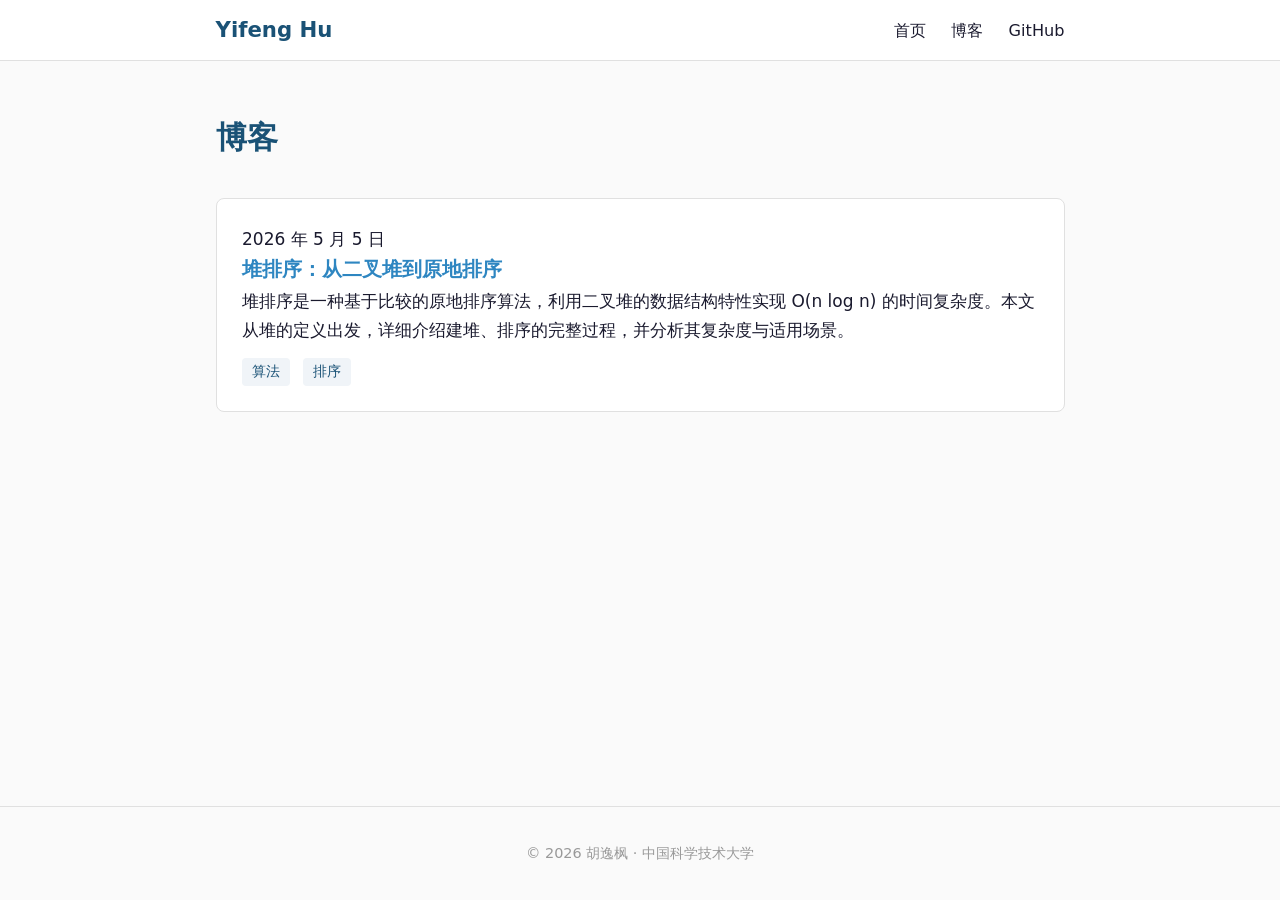
==== blog.html @ b548c24d "搭建个人主页与技术博客 - 个人主页：个人简介、教育背景、技术兴趣、博客入口 - 博客列表页及第一篇博客（堆排序） - 响应式 CSS 设计，适配桌面与移动端 - .gitignore 忽略 .cla" ====
<!DOCTYPE html>
<html lang="zh-CN">
<head>
  <meta charset="UTF-8">
  <meta name="viewport" content="width=device-width, initial-scale=1.0">
  <title>博客 — 胡逸枫</title>
  <link rel="stylesheet" href="css/style.css">
</head>
<body>
  <nav class="nav">
    <div class="nav-inner">
      <a href="index.html" class="nav-logo">Yifeng Hu</a>
      <ul class="nav-links">
        <li><a href="index.html">首页</a></li>
        <li><a href="blog.html">博客</a></li>
        <li><a href="https://github.com/" target="_blank" rel="noopener">GitHub</a></li>
      </ul>
    </div>
  </nav>

  <main class="main">
    <h1 class="blog-page-title">博客</h1>
    <div class="blog-list-item">
      <p class="date">2026 年 5 月 5 日</p>
      <h3><a href="blog/heap-sort.html">堆排序：从二叉堆到原地排序</a></h3>
      <p class="excerpt">堆排序是一种基于比较的原地排序算法，利用二叉堆的数据结构特性实现 O(n log n) 的时间复杂度。本文从堆的定义出发，详细介绍建堆、排序的完整过程，并分析其复杂度与适用场景。</p>
      <span class="tag">算法</span>
      <span class="tag">排序</span>
    </div>
  </main>

  <footer class="footer">
    <p>&copy; 2026 胡逸枫 · 中国科学技术大学</p>
  </footer>
  <script src="js/main.js"></script>
</body>
</html>
---- css/style.css ----
/* ===== CSS Reset & Variables ===== */
*,
*::before,
*::after {
  box-sizing: border-box;
  margin: 0;
  padding: 0;
}

:root {
  --color-bg: #fafafa;
  --color-surface: #ffffff;
  --color-text: #1a1a2e;
  --color-text-secondary: #555;
  --color-primary: #1a5276;
  --color-accent: #2e86c1;
  --color-border: #e0e0e0;
  --color-muted: #f0f4f8;
  --max-width: 900px;
  --font-sans: "Segoe UI", "PingFang SC", "Microsoft YaHei", system-ui, sans-serif;
  --font-mono: "JetBrains Mono", "Fira Code", "Cascadia Code", Consolas, monospace;
  --radius: 8px;
}

/* ===== Base ===== */
html {
  font-size: 17px;
  scroll-behavior: smooth;
}

body {
  font-family: var(--font-sans);
  background: var(--color-bg);
  color: var(--color-text);
  line-height: 1.7;
  min-height: 100vh;
  display: flex;
  flex-direction: column;
}

a {
  color: var(--color-accent);
  text-decoration: none;
  transition: color 0.2s;
}
a:hover {
  color: var(--color-primary);
  text-decoration: underline;
}

img {
  max-width: 100%;
  display: block;
}

/* ===== Navigation ===== */
.nav {
  background: var(--color-surface);
  border-bottom: 1px solid var(--color-border);
  position: sticky;
  top: 0;
  z-index: 100;
  backdrop-filter: blur(8px);
}

.nav-inner {
  max-width: var(--max-width);
  margin: 0 auto;
  padding: 0 1.5rem;
  display: flex;
  align-items: center;
  justify-content: space-between;
  height: 60px;
}

.nav-logo {
  font-size: 1.25rem;
  font-weight: 700;
  color: var(--color-primary);
}

.nav-links {
  display: flex;
  gap: 1.5rem;
  list-style: none;
}

.nav-links a {
  color: var(--color-text);
  font-weight: 500;
  font-size: 0.95rem;
}
.nav-links a:hover {
  color: var(--color-accent);
  text-decoration: none;
}

/* ===== Hero ===== */
.hero {
  background: linear-gradient(135deg, #1a5276 0%, #2e86c1 100%);
  color: #fff;
  padding: 5rem 1.5rem;
  text-align: center;
}

.hero h1 {
  font-size: 2.5rem;
  margin-bottom: 0.5rem;
  letter-spacing: 0.02em;
}

.hero .subtitle {
  font-size: 1.1rem;
  opacity: 0.9;
  font-weight: 400;
}

.hero .badge-row {
  margin-top: 1.25rem;
  display: flex;
  gap: 0.75rem;
  justify-content: center;
  flex-wrap: wrap;
}

.badge {
  display: inline-block;
  background: rgba(255,255,255,0.18);
  border: 1px solid rgba(255,255,255,0.3);
  border-radius: 20px;
  padding: 0.35rem 1rem;
  font-size: 0.85rem;
  backdrop-filter: blur(4px);
}

/* ===== Main Content ===== */
.main {
  flex: 1;
  max-width: var(--max-width);
  margin: 0 auto;
  padding: 3rem 1.5rem;
  width: 100%;
}

.section {
  margin-bottom: 3rem;
}

.section-title {
  font-size: 1.5rem;
  font-weight: 700;
  color: var(--color-primary);
  margin-bottom: 1rem;
  padding-bottom: 0.5rem;
  border-bottom: 2px solid var(--color-accent);
  display: inline-block;
}

/* ===== About ===== */
.about-grid {
  display: grid;
  grid-template-columns: 1fr 1fr;
  gap: 1.5rem;
}

@media (max-width: 640px) {
  .about-grid {
    grid-template-columns: 1fr;
  }
}

.about-card {
  background: var(--color-surface);
  border: 1px solid var(--color-border);
  border-radius: var(--radius);
  padding: 1.5rem;
}

.about-card h3 {
  font-size: 1rem;
  color: var(--color-primary);
  margin-bottom: 0.5rem;
}

.about-card p,
.about-card li {
  font-size: 0.95rem;
  color: var(--color-text-secondary);
  line-height: 1.65;
}

.about-card ul {
  list-style: none;
  padding: 0;
}

.about-card li::before {
  content: "▹ ";
  color: var(--color-accent);
}

/* ===== Blog Entry Card ===== */
.blog-entry {
  background: var(--color-surface);
  border: 1px solid var(--color-border);
  border-radius: var(--radius);
  padding: 1.75rem;
  transition: box-shadow 0.25s, transform 0.25s;
}
.blog-entry:hover {
  box-shadow: 0 4px 20px rgba(0,0,0,0.08);
  transform: translateY(-2px);
}

.blog-entry .date {
  font-size: 0.85rem;
  color: #999;
  margin-bottom: 0.35rem;
}

.blog-entry h3 {
  font-size: 1.25rem;
  margin-bottom: 0.5rem;
}

.blog-entry h3 a {
  color: var(--color-text);
}
.blog-entry h3 a:hover {
  color: var(--color-accent);
  text-decoration: none;
}

.blog-entry .excerpt {
  color: var(--color-text-secondary);
  font-size: 0.95rem;
  line-height: 1.65;
}

.tag {
  display: inline-block;
  background: var(--color-muted);
  color: var(--color-primary);
  border-radius: 4px;
  padding: 0.15rem 0.6rem;
  font-size: 0.8rem;
  margin-top: 0.75rem;
  margin-right: 0.4rem;
}

/* ===== Projects Placeholder ===== */
.projects-grid {
  display: grid;
  grid-template-columns: 1fr 1fr;
  gap: 1.25rem;
}

@media (max-width: 640px) {
  .projects-grid {
    grid-template-columns: 1fr;
  }
}

.project-card {
  background: var(--color-surface);
  border: 1px dashed var(--color-border);
  border-radius: var(--radius);
  padding: 1.5rem;
  text-align: center;
  color: #aaa;
  font-size: 0.9rem;
}

.project-card .icon {
  font-size: 2rem;
  margin-bottom: 0.5rem;
}

/* ===== Footer ===== */
.footer {
  text-align: center;
  padding: 2rem 1.5rem;
  border-top: 1px solid var(--color-border);
  color: #999;
  font-size: 0.85rem;
}

.footer a {
  color: var(--color-accent);
}

/* ===== Blog Page ===== */
.blog-page-title {
  font-size: 1.8rem;
  margin-bottom: 2rem;
  color: var(--color-primary);
}

.blog-list-item {
  background: var(--color-surface);
  border: 1px solid var(--color-border);
  border-radius: var(--radius);
  padding: 1.5rem;
  margin-bottom: 1rem;
  transition: box-shadow 0.2s;
}
.blog-list-item:hover {
  box-shadow: 0 2px 12px rgba(0,0,0,0.06);
}

/* ===== Blog Post ===== */
.blog-post {
  max-width: 780px;
}

.blog-post h1 {
  font-size: 2rem;
  margin-bottom: 0.5rem;
  color: var(--color-primary);
}

.blog-post .meta {
  font-size: 0.9rem;
  color: #999;
  margin-bottom: 2rem;
}

.blog-post h2 {
  font-size: 1.4rem;
  margin: 2rem 0 0.75rem;
  color: #1a1a2e;
}

.blog-post h3 {
  font-size: 1.1rem;
  margin: 1.5rem 0 0.5rem;
}

.blog-post p {
  margin-bottom: 1rem;
  color: #333;
}

.blog-post ul, .blog-post ol {
  margin: 0.5rem 0 1rem 1.5rem;
}

.blog-post li {
  margin-bottom: 0.35rem;
  color: #333;
}

.blog-post pre {
  background: #1e1e2e;
  color: #cdd6f4;
  border-radius: var(--radius);
  padding: 1.25rem;
  overflow-x: auto;
  font-family: var(--font-mono);
  font-size: 0.88rem;
  line-height: 1.55;
  margin-bottom: 1rem;
}

.blog-post code {
  font-family: var(--font-mono);
  font-size: 0.9em;
  background: var(--color-muted);
  padding: 0.1em 0.35em;
  border-radius: 3px;
}

.blog-post pre code {
  background: none;
  padding: 0;
  color: inherit;
}

.blog-post blockquote {
  border-left: 3px solid var(--color-accent);
  margin: 1rem 0;
  padding: 0.5rem 1rem;
  background: var(--color-muted);
  border-radius: 0 var(--radius) var(--radius) 0;
  color: #555;
}

.blog-post .complexity-table {
  width: 100%;
  border-collapse: collapse;
  margin-bottom: 1rem;
}

.blog-post .complexity-table th,
.blog-post .complexity-table td {
  border: 1px solid var(--color-border);
  padding: 0.6rem 1rem;
  text-align: center;
  font-size: 0.95rem;
}

.blog-post .complexity-table th {
  background: var(--color-muted);
  font-weight: 600;
}

/* ===== Back Link ===== */
.back-link {
  display: inline-block;
  margin-bottom: 1.5rem;
  font-size: 0.95rem;
}
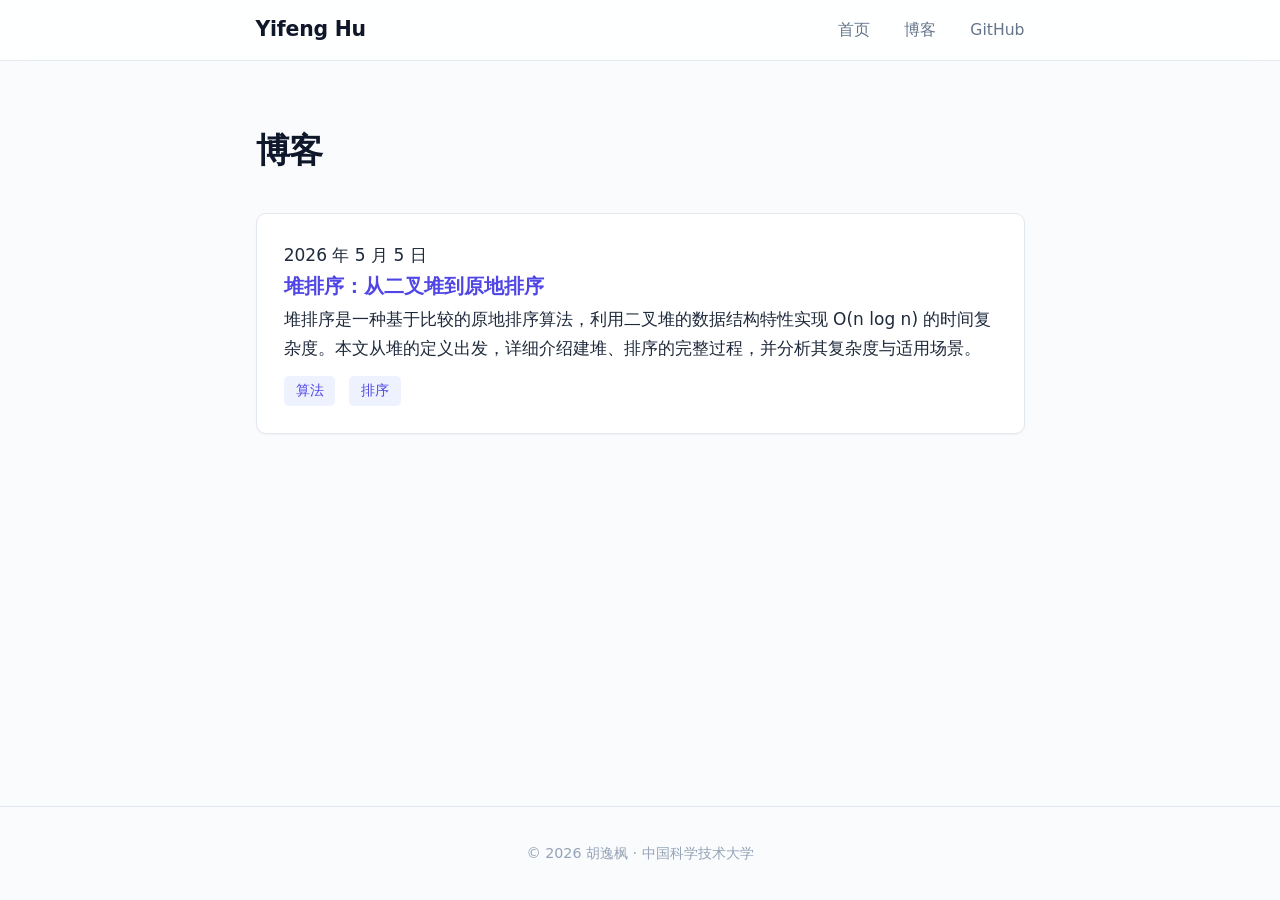
==== commit b0a14e27: "升级 UI 模板与 KaTeX 数学公式渲染 - 全面重写 CSS：现代配色 (indigo)，精致卡片设计，更好排版 - 引入 KaTeX CDN，所有数学公式使用 LaTeX 渲染 - 更新博客中" ====
--- a/blog.html
+++ b/blog.html
@@ -13,7 +13,7 @@
       <ul class="nav-links">
         <li><a href="index.html">首页</a></li>
         <li><a href="blog.html">博客</a></li>
-        <li><a href="https://github.com/" target="_blank" rel="noopener">GitHub</a></li>
+        <li><a href="https://github.com/NerocAngevil" target="_blank" rel="noopener">GitHub</a></li>
       </ul>
     </div>
   </nav>
--- a/css/style.css
+++ b/css/style.css
@@ -1,4 +1,26 @@
-/* ===== CSS Reset & Variables ===== */
+/* ===== CSS Variables ===== */
+:root {
+  --color-bg: #fafbfc;
+  --color-surface: #ffffff;
+  --color-text: #1e293b;
+  --color-text-light: #64748b;
+  --color-heading: #0f172a;
+  --color-primary: #4f46e5;
+  --color-primary-dark: #3730a3;
+  --color-accent: #6366f1;
+  --color-accent-light: #eef2ff;
+  --color-border: #e2e8f0;
+  --color-muted: #f1f5f9;
+  --max-width: 820px;
+  --font-sans: "Inter", "PingFang SC", "Microsoft YaHei", "Noto Sans SC", system-ui, -apple-system, sans-serif;
+  --font-mono: "JetBrains Mono", "Fira Code", "Cascadia Code", Consolas, monospace;
+  --radius: 10px;
+  --shadow-sm: 0 1px 2px rgba(0,0,0,0.04);
+  --shadow-md: 0 4px 16px rgba(0,0,0,0.06);
+  --shadow-lg: 0 8px 32px rgba(0,0,0,0.08);
+}
+
+/* ===== Reset ===== */
 *,
 *::before,
 *::after {
@@ -7,45 +29,29 @@
   padding: 0;
 }
 
-:root {
-  --color-bg: #fafafa;
-  --color-surface: #ffffff;
-  --color-text: #1a1a2e;
-  --color-text-secondary: #555;
-  --color-primary: #1a5276;
-  --color-accent: #2e86c1;
-  --color-border: #e0e0e0;
-  --color-muted: #f0f4f8;
-  --max-width: 900px;
-  --font-sans: "Segoe UI", "PingFang SC", "Microsoft YaHei", system-ui, sans-serif;
-  --font-mono: "JetBrains Mono", "Fira Code", "Cascadia Code", Consolas, monospace;
-  --radius: 8px;
-}
-
-/* ===== Base ===== */
 html {
   font-size: 17px;
   scroll-behavior: smooth;
+  -webkit-font-smoothing: antialiased;
 }
 
 body {
   font-family: var(--font-sans);
   background: var(--color-bg);
   color: var(--color-text);
-  line-height: 1.7;
+  line-height: 1.72;
   min-height: 100vh;
   display: flex;
   flex-direction: column;
 }
 
 a {
-  color: var(--color-accent);
+  color: var(--color-primary);
   text-decoration: none;
   transition: color 0.2s;
 }
 a:hover {
-  color: var(--color-primary);
-  text-decoration: underline;
+  color: var(--color-primary-dark);
 }
 
 img {
@@ -55,12 +61,13 @@
 
 /* ===== Navigation ===== */
 .nav {
-  background: var(--color-surface);
+  background: rgba(255,255,255,0.82);
   border-bottom: 1px solid var(--color-border);
   position: sticky;
   top: 0;
   z-index: 100;
-  backdrop-filter: blur(8px);
+  backdrop-filter: blur(12px);
+  -webkit-backdrop-filter: blur(12px);
 }
 
 .nav-inner {
@@ -74,63 +81,96 @@
 }
 
 .nav-logo {
-  font-size: 1.25rem;
+  font-size: 1.2rem;
   font-weight: 700;
-  color: var(--color-primary);
+  color: var(--color-heading);
+  letter-spacing: -0.01em;
 }
 
 .nav-links {
   display: flex;
-  gap: 1.5rem;
+  gap: 2rem;
   list-style: none;
 }
 
 .nav-links a {
-  color: var(--color-text);
-  font-weight: 500;
-  font-size: 0.95rem;
+  color: var(--color-text-light);
+  font-weight: 500;
+  font-size: 0.92rem;
+  position: relative;
 }
 .nav-links a:hover {
-  color: var(--color-accent);
-  text-decoration: none;
+  color: var(--color-primary);
+}
+.nav-links a::after {
+  content: '';
+  position: absolute;
+  bottom: -4px;
+  left: 0;
+  width: 0;
+  height: 2px;
+  background: var(--color-primary);
+  border-radius: 2px;
+  transition: width 0.2s;
+}
+.nav-links a:hover::after {
+  width: 100%;
 }
 
 /* ===== Hero ===== */
 .hero {
-  background: linear-gradient(135deg, #1a5276 0%, #2e86c1 100%);
+  background: linear-gradient(150deg, #312e81 0%, #4f46e5 40%, #6366f1 100%);
   color: #fff;
-  padding: 5rem 1.5rem;
+  padding: 5rem 1.5rem 4.5rem;
   text-align: center;
+  position: relative;
+  overflow: hidden;
+}
+
+.hero::before {
+  content: '';
+  position: absolute;
+  inset: 0;
+  background:
+    radial-gradient(ellipse at 25% 30%, rgba(255,255,255,0.08) 0%, transparent 60%),
+    radial-gradient(ellipse at 75% 70%, rgba(255,255,255,0.05) 0%, transparent 60%);
+  pointer-events: none;
 }
 
 .hero h1 {
-  font-size: 2.5rem;
+  font-size: 2.8rem;
+  font-weight: 800;
+  letter-spacing: -0.02em;
   margin-bottom: 0.5rem;
-  letter-spacing: 0.02em;
+  position: relative;
 }
 
 .hero .subtitle {
-  font-size: 1.1rem;
-  opacity: 0.9;
+  font-size: 1.15rem;
+  opacity: 0.85;
   font-weight: 400;
+  position: relative;
 }
 
 .hero .badge-row {
-  margin-top: 1.25rem;
+  margin-top: 1.5rem;
   display: flex;
   gap: 0.75rem;
   justify-content: center;
   flex-wrap: wrap;
+  position: relative;
 }
 
 .badge {
-  display: inline-block;
-  background: rgba(255,255,255,0.18);
-  border: 1px solid rgba(255,255,255,0.3);
-  border-radius: 20px;
-  padding: 0.35rem 1rem;
-  font-size: 0.85rem;
-  backdrop-filter: blur(4px);
+  display: inline-flex;
+  align-items: center;
+  background: rgba(255,255,255,0.14);
+  border: 1px solid rgba(255,255,255,0.22);
+  border-radius: 24px;
+  padding: 0.4rem 1.1rem;
+  font-size: 0.84rem;
+  backdrop-filter: blur(8px);
+  font-weight: 500;
 }
 
 /* ===== Main Content ===== */
@@ -138,29 +178,39 @@
   flex: 1;
   max-width: var(--max-width);
   margin: 0 auto;
-  padding: 3rem 1.5rem;
+  padding: 3.5rem 1.5rem 5rem;
   width: 100%;
 }
 
 .section {
-  margin-bottom: 3rem;
+  margin-bottom: 4rem;
 }
 
 .section-title {
-  font-size: 1.5rem;
+  font-size: 1.45rem;
   font-weight: 700;
-  color: var(--color-primary);
-  margin-bottom: 1rem;
-  padding-bottom: 0.5rem;
-  border-bottom: 2px solid var(--color-accent);
+  color: var(--color-heading);
+  margin-bottom: 1.5rem;
+  letter-spacing: -0.01em;
+  display: flex;
+  align-items: center;
+  gap: 0.6rem;
+}
+
+.section-title::before {
+  content: '';
   display: inline-block;
+  width: 4px;
+  height: 1.3em;
+  background: var(--color-primary);
+  border-radius: 3px;
 }
 
 /* ===== About ===== */
 .about-grid {
   display: grid;
   grid-template-columns: 1fr 1fr;
-  gap: 1.5rem;
+  gap: 1.25rem;
 }
 
 @media (max-width: 640px) {
@@ -173,20 +223,26 @@
   background: var(--color-surface);
   border: 1px solid var(--color-border);
   border-radius: var(--radius);
-  padding: 1.5rem;
+  padding: 1.6rem;
+  box-shadow: var(--shadow-sm);
+  transition: box-shadow 0.25s;
+}
+.about-card:hover {
+  box-shadow: var(--shadow-md);
 }
 
 .about-card h3 {
   font-size: 1rem;
-  color: var(--color-primary);
-  margin-bottom: 0.5rem;
+  font-weight: 600;
+  color: var(--color-heading);
+  margin-bottom: 0.7rem;
 }
 
 .about-card p,
 .about-card li {
-  font-size: 0.95rem;
-  color: var(--color-text-secondary);
-  line-height: 1.65;
+  font-size: 0.93rem;
+  color: var(--color-text-light);
+  line-height: 1.7;
 }
 
 .about-card ul {
@@ -194,61 +250,70 @@
   padding: 0;
 }
 
+.about-card li {
+  padding: 0.18rem 0;
+}
+
 .about-card li::before {
-  content: "▹ ";
+  content: "▸ ";
   color: var(--color-accent);
-}
-
-/* ===== Blog Entry Card ===== */
+  font-size: 0.8rem;
+}
+
+/* ===== Blog Entry ===== */
 .blog-entry {
   background: var(--color-surface);
   border: 1px solid var(--color-border);
   border-radius: var(--radius);
   padding: 1.75rem;
-  transition: box-shadow 0.25s, transform 0.25s;
+  box-shadow: var(--shadow-sm);
+  transition: all 0.25s;
+  cursor: pointer;
 }
 .blog-entry:hover {
-  box-shadow: 0 4px 20px rgba(0,0,0,0.08);
+  box-shadow: var(--shadow-lg);
   transform: translateY(-2px);
+  border-color: var(--color-accent);
 }
 
 .blog-entry .date {
-  font-size: 0.85rem;
-  color: #999;
-  margin-bottom: 0.35rem;
+  font-size: 0.84rem;
+  color: #94a3b8;
+  margin-bottom: 0.3rem;
+  font-weight: 500;
 }
 
 .blog-entry h3 {
-  font-size: 1.25rem;
-  margin-bottom: 0.5rem;
+  font-size: 1.28rem;
+  margin-bottom: 0.55rem;
 }
 
 .blog-entry h3 a {
-  color: var(--color-text);
+  color: var(--color-heading);
 }
 .blog-entry h3 a:hover {
-  color: var(--color-accent);
-  text-decoration: none;
+  color: var(--color-primary);
 }
 
 .blog-entry .excerpt {
-  color: var(--color-text-secondary);
-  font-size: 0.95rem;
-  line-height: 1.65;
+  color: var(--color-text-light);
+  font-size: 0.94rem;
+  line-height: 1.7;
 }
 
 .tag {
   display: inline-block;
-  background: var(--color-muted);
+  background: var(--color-accent-light);
   color: var(--color-primary);
-  border-radius: 4px;
-  padding: 0.15rem 0.6rem;
+  border-radius: 5px;
+  padding: 0.2rem 0.7rem;
   font-size: 0.8rem;
+  font-weight: 500;
   margin-top: 0.75rem;
-  margin-right: 0.4rem;
-}
-
-/* ===== Projects Placeholder ===== */
+  margin-right: 0.5rem;
+}
+
+/* ===== Projects ===== */
 .projects-grid {
   display: grid;
   grid-template-columns: 1fr 1fr;
@@ -263,17 +328,22 @@
 
 .project-card {
   background: var(--color-surface);
-  border: 1px dashed var(--color-border);
+  border: 1.5px dashed var(--color-border);
   border-radius: var(--radius);
-  padding: 1.5rem;
+  padding: 2rem 1.5rem;
   text-align: center;
-  color: #aaa;
-  font-size: 0.9rem;
+  color: #94a3b8;
+  font-size: 0.92rem;
+  transition: all 0.2s;
+}
+.project-card:hover {
+  border-color: var(--color-accent);
+  color: var(--color-text-light);
 }
 
 .project-card .icon {
-  font-size: 2rem;
-  margin-bottom: 0.5rem;
+  font-size: 2.2rem;
+  margin-bottom: 0.6rem;
 }
 
 /* ===== Footer ===== */
@@ -281,132 +351,225 @@
   text-align: center;
   padding: 2rem 1.5rem;
   border-top: 1px solid var(--color-border);
-  color: #999;
-  font-size: 0.85rem;
+  color: #94a3b8;
+  font-size: 0.84rem;
 }
 
 .footer a {
-  color: var(--color-accent);
-}
-
-/* ===== Blog Page ===== */
+  color: var(--color-primary);
+}
+
+/* ===== Blog List Page ===== */
 .blog-page-title {
-  font-size: 1.8rem;
+  font-size: 2rem;
+  font-weight: 800;
   margin-bottom: 2rem;
-  color: var(--color-primary);
+  color: var(--color-heading);
+  letter-spacing: -0.02em;
 }
 
 .blog-list-item {
   background: var(--color-surface);
   border: 1px solid var(--color-border);
   border-radius: var(--radius);
-  padding: 1.5rem;
+  padding: 1.6rem;
   margin-bottom: 1rem;
-  transition: box-shadow 0.2s;
+  box-shadow: var(--shadow-sm);
+  transition: all 0.25s;
 }
 .blog-list-item:hover {
-  box-shadow: 0 2px 12px rgba(0,0,0,0.06);
+  box-shadow: var(--shadow-md);
+  border-color: var(--color-accent);
 }
 
 /* ===== Blog Post ===== */
 .blog-post {
-  max-width: 780px;
+  max-width: 760px;
 }
 
 .blog-post h1 {
-  font-size: 2rem;
-  margin-bottom: 0.5rem;
-  color: var(--color-primary);
+  font-size: 2.2rem;
+  font-weight: 800;
+  margin-bottom: 0.4rem;
+  color: var(--color-heading);
+  letter-spacing: -0.02em;
+  line-height: 1.3;
 }
 
 .blog-post .meta {
   font-size: 0.9rem;
-  color: #999;
-  margin-bottom: 2rem;
+  color: #94a3b8;
+  margin-bottom: 2.5rem;
+  font-weight: 500;
 }
 
 .blog-post h2 {
-  font-size: 1.4rem;
-  margin: 2rem 0 0.75rem;
-  color: #1a1a2e;
+  font-size: 1.45rem;
+  font-weight: 700;
+  margin: 2.5rem 0 0.8rem;
+  color: var(--color-heading);
+  letter-spacing: -0.01em;
 }
 
 .blog-post h3 {
-  font-size: 1.1rem;
-  margin: 1.5rem 0 0.5rem;
+  font-size: 1.15rem;
+  font-weight: 600;
+  margin: 1.6rem 0 0.5rem;
+  color: var(--color-text);
 }
 
 .blog-post p {
-  margin-bottom: 1rem;
-  color: #333;
-}
-
-.blog-post ul, .blog-post ol {
-  margin: 0.5rem 0 1rem 1.5rem;
+  margin-bottom: 1.05rem;
+  color: var(--color-text);
+  line-height: 1.78;
+}
+
+.blog-post ul,
+.blog-post ol {
+  margin: 0.4rem 0 1.1rem 1.8rem;
+  color: var(--color-text);
 }
 
 .blog-post li {
   margin-bottom: 0.35rem;
-  color: #333;
+  line-height: 1.7;
+}
+
+.blog-post strong {
+  color: var(--color-heading);
+  font-weight: 650;
 }
 
 .blog-post pre {
-  background: #1e1e2e;
+  background: #1a1b2e;
   color: #cdd6f4;
   border-radius: var(--radius);
-  padding: 1.25rem;
+  padding: 1.3rem 1.5rem;
   overflow-x: auto;
   font-family: var(--font-mono);
-  font-size: 0.88rem;
-  line-height: 1.55;
-  margin-bottom: 1rem;
-}
-
-.blog-post code {
+  font-size: 0.85rem;
+  line-height: 1.6;
+  margin-bottom: 1.2rem;
+  border: 1px solid #2a2b3e;
+}
+
+.blog-post :not(pre) > code {
   font-family: var(--font-mono);
-  font-size: 0.9em;
-  background: var(--color-muted);
-  padding: 0.1em 0.35em;
-  border-radius: 3px;
+  font-size: 0.88em;
+  background: var(--color-accent-light);
+  color: var(--color-primary-dark);
+  padding: 0.1em 0.4em;
+  border-radius: 4px;
+  font-weight: 500;
 }
 
 .blog-post pre code {
   background: none;
   padding: 0;
   color: inherit;
+  font-weight: 400;
 }
 
 .blog-post blockquote {
   border-left: 3px solid var(--color-accent);
-  margin: 1rem 0;
-  padding: 0.5rem 1rem;
-  background: var(--color-muted);
+  margin: 1.2rem 0;
+  padding: 0.7rem 1.2rem;
+  background: var(--color-accent-light);
   border-radius: 0 var(--radius) var(--radius) 0;
-  color: #555;
+  color: var(--color-text-light);
+  font-style: italic;
 }
 
 .blog-post .complexity-table {
   width: 100%;
   border-collapse: collapse;
-  margin-bottom: 1rem;
+  margin: 1.2rem 0;
 }
 
 .blog-post .complexity-table th,
 .blog-post .complexity-table td {
   border: 1px solid var(--color-border);
-  padding: 0.6rem 1rem;
+  padding: 0.65rem 1.1rem;
   text-align: center;
-  font-size: 0.95rem;
+  font-size: 0.93rem;
 }
 
 .blog-post .complexity-table th {
-  background: var(--color-muted);
+  background: var(--color-accent-light);
   font-weight: 600;
+  color: var(--color-heading);
+}
+
+.blog-post .complexity-table td {
+  background: var(--color-surface);
+}
+
+/* KaTeX overrides */
+.katex-display {
+  margin: 1.2rem 0 !important;
+  overflow-x: auto;
+  overflow-y: hidden;
+}
+
+.katex {
+  font-size: 1.08em !important;
 }
 
 /* ===== Back Link ===== */
 .back-link {
-  display: inline-block;
-  margin-bottom: 1.5rem;
-  font-size: 0.95rem;
-}
+  display: inline-flex;
+  align-items: center;
+  gap: 0.3rem;
+  margin-bottom: 1.8rem;
+  font-size: 0.93rem;
+  color: var(--color-text-light);
+  font-weight: 500;
+  transition: color 0.2s;
+}
+.back-link:hover {
+  color: var(--color-primary);
+}
+
+/* ===== Responsive ===== */
+@media (max-width: 640px) {
+  html {
+    font-size: 15px;
+  }
+
+  .hero {
+    padding: 3.5rem 1.2rem 3rem;
+  }
+
+  .hero h1 {
+    font-size: 2rem;
+  }
+
+  .hero .subtitle {
+    font-size: 1rem;
+  }
+
+  .badge-row {
+    gap: 0.5rem;
+  }
+
+  .badge {
+    padding: 0.3rem 0.8rem;
+    font-size: 0.78rem;
+  }
+
+  .main {
+    padding: 2rem 1rem 3rem;
+  }
+
+  .section-title {
+    font-size: 1.25rem;
+  }
+
+  .blog-post h1 {
+    font-size: 1.7rem;
+  }
+
+  .blog-post h2 {
+    font-size: 1.25rem;
+  }
+}
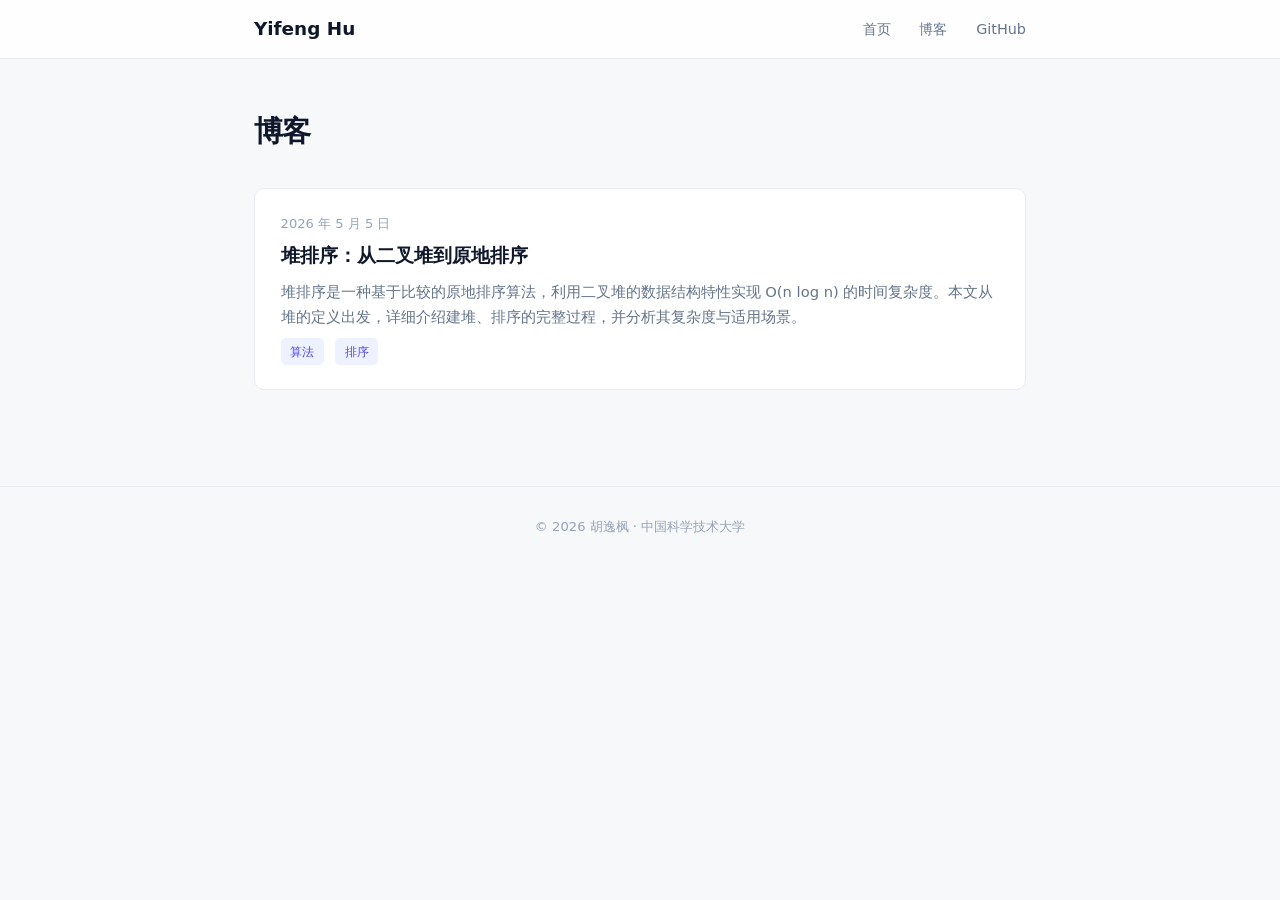
==== commit c8f51dad: "重构布局：侧边栏设计 + 整体视觉升级 - 首页采用左侧固定侧边栏 + 右侧内容区布局 - 侧边栏：头像、导航、联系方式 - 课程卡片四色左边框 - 技能标签 hover 动画 - 博客列表/正文页使" ====
--- a/blog.html
+++ b/blog.html
@@ -4,13 +4,14 @@
   <meta charset="UTF-8">
   <meta name="viewport" content="width=device-width, initial-scale=1.0">
   <title>博客 — 胡逸枫</title>
+  <link rel="icon" type="image/svg+xml" href="favicon.svg">
   <link rel="stylesheet" href="css/style.css">
 </head>
 <body>
-  <nav class="nav">
-    <div class="nav-inner">
-      <a href="index.html" class="nav-logo">Yifeng Hu</a>
-      <ul class="nav-links">
+  <nav class="top-nav">
+    <div class="top-nav-inner">
+      <a href="index.html" class="top-nav-logo">Yifeng Hu</a>
+      <ul class="top-nav-links">
         <li><a href="index.html">首页</a></li>
         <li><a href="blog.html">博客</a></li>
         <li><a href="https://github.com/NerocAngevil" target="_blank" rel="noopener">GitHub</a></li>
@@ -18,9 +19,9 @@
     </div>
   </nav>
 
-  <main class="main">
-    <h1 class="blog-page-title">博客</h1>
-    <div class="blog-list-item">
+  <main class="page-main">
+    <h1 class="page-title">博客</h1>
+    <div class="blog-card">
       <p class="date">2026 年 5 月 5 日</p>
       <h3><a href="blog/heap-sort.html">堆排序：从二叉堆到原地排序</a></h3>
       <p class="excerpt">堆排序是一种基于比较的原地排序算法，利用二叉堆的数据结构特性实现 O(n log n) 的时间复杂度。本文从堆的定义出发，详细介绍建堆、排序的完整过程，并分析其复杂度与适用场景。</p>
--- a/css/style.css
+++ b/css/style.css
@@ -1,6 +1,6 @@
 /* ===== CSS Variables ===== */
 :root {
-  --color-bg: #fafbfc;
+  --color-bg: #f7f8fa;
   --color-surface: #ffffff;
   --color-text: #1e293b;
   --color-text-light: #64748b;
@@ -9,28 +9,19 @@
   --color-primary-dark: #3730a3;
   --color-accent: #6366f1;
   --color-accent-light: #eef2ff;
-  --color-border: #e2e8f0;
+  --color-border: #e8ecf1;
   --color-muted: #f1f5f9;
-  --max-width: 820px;
+  --sidebar-w: 300px;
   --font-sans: "Inter", "PingFang SC", "Microsoft YaHei", "Noto Sans SC", system-ui, -apple-system, sans-serif;
   --font-mono: "JetBrains Mono", "Fira Code", "Cascadia Code", Consolas, monospace;
   --radius: 10px;
-  --shadow-sm: 0 1px 2px rgba(0,0,0,0.04);
-  --shadow-md: 0 4px 16px rgba(0,0,0,0.06);
-  --shadow-lg: 0 8px 32px rgba(0,0,0,0.08);
 }
 
 /* ===== Reset ===== */
-*,
-*::before,
-*::after {
-  box-sizing: border-box;
-  margin: 0;
-  padding: 0;
-}
+*, *::before, *::after { box-sizing: border-box; margin: 0; padding: 0; }
 
 html {
-  font-size: 17px;
+  font-size: 16px;
   scroll-behavior: smooth;
   -webkit-font-smoothing: antialiased;
 }
@@ -39,29 +30,335 @@
   font-family: var(--font-sans);
   background: var(--color-bg);
   color: var(--color-text);
-  line-height: 1.72;
+  line-height: 1.7;
+}
+
+a { color: var(--color-primary); text-decoration: none; transition: color 0.2s; }
+a:hover { color: var(--color-primary-dark); }
+
+/* ===== Sidebar Layout (Homepage) ===== */
+.layout {
+  display: flex;
   min-height: 100vh;
+}
+
+.sidebar {
+  width: var(--sidebar-w);
+  background: var(--color-surface);
+  border-right: 1px solid var(--color-border);
   display: flex;
   flex-direction: column;
-}
-
-a {
+  padding: 2.5rem 2rem;
+  position: fixed;
+  top: 0;
+  left: 0;
+  bottom: 0;
+  z-index: 50;
+}
+
+.sidebar-profile {
+  text-align: center;
+  margin-bottom: 2rem;
+}
+
+.avatar {
+  width: 90px;
+  height: 90px;
+  border-radius: 50%;
+  background: linear-gradient(135deg, #4f46e5, #818cf8);
+  color: #fff;
+  display: flex;
+  align-items: center;
+  justify-content: center;
+  font-size: 2rem;
+  font-weight: 800;
+  letter-spacing: 0.02em;
+  margin: 0 auto 1rem;
+  box-shadow: 0 4px 16px rgba(79,70,229,0.3);
+}
+
+.sidebar-name {
+  font-size: 1.35rem;
+  font-weight: 700;
+  color: var(--color-heading);
+  margin-bottom: 0.25rem;
+}
+
+.sidebar-title {
+  font-size: 0.88rem;
+  color: var(--color-text-light);
+  line-height: 1.5;
+}
+
+.sidebar-nav {
+  list-style: none;
+  display: flex;
+  flex-direction: column;
+  gap: 0.25rem;
+  margin-bottom: auto;
+}
+
+.sidebar-nav a {
+  display: flex;
+  align-items: center;
+  gap: 0.65rem;
+  padding: 0.6rem 0.85rem;
+  border-radius: 8px;
+  color: var(--color-text-light);
+  font-weight: 500;
+  font-size: 0.93rem;
+  transition: all 0.2s;
+}
+
+.sidebar-nav a:hover,
+.sidebar-nav a.active {
+  background: var(--color-accent-light);
   color: var(--color-primary);
   text-decoration: none;
-  transition: color 0.2s;
-}
-a:hover {
-  color: var(--color-primary-dark);
-}
-
-img {
-  max-width: 100%;
-  display: block;
-}
-
-/* ===== Navigation ===== */
-.nav {
-  background: rgba(255,255,255,0.82);
+}
+
+.sidebar-nav .nav-icon {
+  width: 20px;
+  text-align: center;
+  font-size: 1rem;
+}
+
+.sidebar-contact {
+  border-top: 1px solid var(--color-border);
+  padding-top: 1.2rem;
+  display: flex;
+  gap: 0.75rem;
+  justify-content: center;
+}
+
+.sidebar-contact a {
+  display: flex;
+  align-items: center;
+  justify-content: center;
+  width: 38px;
+  height: 38px;
+  border-radius: 50%;
+  background: var(--color-muted);
+  color: var(--color-text-light);
+  font-size: 1rem;
+  transition: all 0.2s;
+}
+
+.sidebar-contact a:hover {
+  background: var(--color-accent-light);
+  color: var(--color-primary);
+}
+
+/* ===== Main Content Area ===== */
+.main-content {
+  margin-left: var(--sidebar-w);
+  flex: 1;
+  padding: 3rem 3rem 4rem;
+  max-width: 860px;
+  width: 100%;
+}
+
+.content-section {
+  margin-bottom: 3.5rem;
+}
+
+.content-section:last-child {
+  margin-bottom: 0;
+}
+
+.section-heading {
+  font-size: 0.8rem;
+  font-weight: 700;
+  text-transform: uppercase;
+  letter-spacing: 0.08em;
+  color: var(--color-accent);
+  margin-bottom: 1.2rem;
+  display: flex;
+  align-items: center;
+  gap: 0.5rem;
+}
+
+.section-heading::after {
+  content: '';
+  flex: 1;
+  height: 1px;
+  background: var(--color-border);
+  margin-top: 1px;
+}
+
+/* ===== About Cards ===== */
+.about-grid {
+  display: grid;
+  grid-template-columns: 1fr 1fr;
+  gap: 1rem;
+}
+
+.about-card {
+  background: var(--color-surface);
+  border: 1px solid var(--color-border);
+  border-radius: var(--radius);
+  padding: 1.4rem 1.5rem;
+  transition: box-shadow 0.2s, border-color 0.2s;
+}
+
+.about-card:hover {
+  box-shadow: 0 2px 12px rgba(0,0,0,0.05);
+  border-color: #d0d5dd;
+}
+
+.about-card h3 {
+  font-size: 0.95rem;
+  font-weight: 650;
+  color: var(--color-heading);
+  margin-bottom: 0.5rem;
+}
+
+.about-card p,
+.about-card li {
+  font-size: 0.9rem;
+  color: var(--color-text-light);
+  line-height: 1.7;
+}
+
+.about-card ul { list-style: none; padding: 0; }
+.about-card li { padding: 0.12rem 0; }
+.about-card li::before { content: "▸ "; color: var(--color-accent); font-size: 0.7rem; }
+
+/* ===== Skills ===== */
+.skills-cloud {
+  display: flex;
+  flex-wrap: wrap;
+  gap: 0.5rem;
+}
+
+.skill {
+  background: var(--color-surface);
+  border: 1px solid var(--color-border);
+  border-radius: 8px;
+  padding: 0.45rem 0.95rem;
+  font-size: 0.88rem;
+  font-weight: 500;
+  color: var(--color-text);
+  cursor: default;
+  transition: all 0.2s;
+}
+
+.skill:hover {
+  border-color: var(--color-accent);
+  color: var(--color-primary);
+  background: var(--color-accent-light);
+  transform: translateY(-1px);
+  box-shadow: 0 2px 8px rgba(79,70,229,0.1);
+}
+
+/* ===== Blog Highlight ===== */
+.blog-highlight {
+  background: var(--color-surface);
+  border: 1px solid var(--color-border);
+  border-radius: var(--radius);
+  padding: 1.6rem 1.75rem;
+  transition: all 0.25s;
+  position: relative;
+  overflow: hidden;
+}
+
+.blog-highlight::before {
+  content: '';
+  position: absolute;
+  left: 0;
+  top: 0;
+  bottom: 0;
+  width: 4px;
+  background: var(--color-primary);
+  border-radius: 0 2px 2px 0;
+}
+
+.blog-highlight:hover {
+  box-shadow: 0 4px 20px rgba(0,0,0,0.06);
+  border-color: #d0d5dd;
+}
+
+.blog-highlight .date {
+  font-size: 0.82rem;
+  color: #94a3b8;
+  font-weight: 500;
+  margin-bottom: 0.25rem;
+}
+
+.blog-highlight h3 {
+  font-size: 1.2rem;
+  margin-bottom: 0.45rem;
+}
+
+.blog-highlight h3 a { color: var(--color-heading); }
+.blog-highlight h3 a:hover { color: var(--color-primary); }
+
+.blog-highlight .excerpt {
+  color: var(--color-text-light);
+  font-size: 0.92rem;
+  line-height: 1.7;
+}
+
+.tag {
+  display: inline-block;
+  background: var(--color-accent-light);
+  color: var(--color-primary);
+  border-radius: 5px;
+  padding: 0.18rem 0.6rem;
+  font-size: 0.78rem;
+  font-weight: 500;
+  margin-top: 0.6rem;
+  margin-right: 0.4rem;
+}
+
+/* ===== Course Cards ===== */
+.course-grid {
+  display: grid;
+  grid-template-columns: 1fr 1fr;
+  gap: 0.85rem;
+}
+
+.course-card {
+  background: var(--color-surface);
+  border: 1px solid var(--color-border);
+  border-radius: var(--radius);
+  padding: 1.3rem 1.4rem;
+  border-left: 3px solid var(--color-accent);
+  transition: all 0.2s;
+}
+
+.course-card:nth-child(1) { border-left-color: #6366f1; }
+.course-card:nth-child(2) { border-left-color: #06b6d4; }
+.course-card:nth-child(3) { border-left-color: #f59e0b; }
+.course-card:nth-child(4) { border-left-color: #10b981; }
+
+.course-card:hover {
+  box-shadow: 0 2px 12px rgba(0,0,0,0.05);
+}
+
+.course-card h3 {
+  font-size: 0.95rem;
+  font-weight: 650;
+  color: var(--color-heading);
+  margin-bottom: 0.25rem;
+}
+
+.course-card p {
+  font-size: 0.85rem;
+  color: var(--color-text-light);
+  line-height: 1.55;
+}
+
+/* ===== Mobile Sidebar Toggle ===== */
+.menu-toggle {
+  display: none;
+}
+
+/* ===== Blog Pages (non-homepage) ===== */
+/* Uses a top-nav layout instead of sidebar */
+
+.top-nav {
+  background: rgba(255,255,255,0.85);
   border-bottom: 1px solid var(--color-border);
   position: sticky;
   top: 0;
@@ -70,316 +367,84 @@
   -webkit-backdrop-filter: blur(12px);
 }
 
-.nav-inner {
-  max-width: var(--max-width);
+.top-nav-inner {
+  max-width: 820px;
   margin: 0 auto;
   padding: 0 1.5rem;
   display: flex;
   align-items: center;
   justify-content: space-between;
-  height: 60px;
-}
-
-.nav-logo {
-  font-size: 1.2rem;
+  height: 58px;
+}
+
+.top-nav-logo {
+  font-size: 1.15rem;
   font-weight: 700;
   color: var(--color-heading);
-  letter-spacing: -0.01em;
-}
-
-.nav-links {
-  display: flex;
-  gap: 2rem;
+}
+
+.top-nav-links {
+  display: flex;
+  gap: 1.8rem;
   list-style: none;
 }
 
-.nav-links a {
-  color: var(--color-text-light);
-  font-weight: 500;
-  font-size: 0.92rem;
-  position: relative;
-}
-.nav-links a:hover {
-  color: var(--color-primary);
-}
-.nav-links a::after {
-  content: '';
-  position: absolute;
-  bottom: -4px;
-  left: 0;
-  width: 0;
-  height: 2px;
-  background: var(--color-primary);
-  border-radius: 2px;
-  transition: width 0.2s;
-}
-.nav-links a:hover::after {
-  width: 100%;
-}
-
-/* ===== Hero ===== */
-.hero {
-  background: linear-gradient(150deg, #312e81 0%, #4f46e5 40%, #6366f1 100%);
-  color: #fff;
-  padding: 5rem 1.5rem 4.5rem;
-  text-align: center;
-  position: relative;
-  overflow: hidden;
-}
-
-.hero::before {
-  content: '';
-  position: absolute;
-  inset: 0;
-  background:
-    radial-gradient(ellipse at 25% 30%, rgba(255,255,255,0.08) 0%, transparent 60%),
-    radial-gradient(ellipse at 75% 70%, rgba(255,255,255,0.05) 0%, transparent 60%);
-  pointer-events: none;
-}
-
-.hero h1 {
-  font-size: 2.8rem;
+.top-nav-links a {
+  color: var(--color-text-light);
+  font-weight: 500;
+  font-size: 0.9rem;
+}
+.top-nav-links a:hover { color: var(--color-primary); }
+
+.page-main {
+  max-width: 820px;
+  margin: 0 auto;
+  padding: 3rem 1.5rem 5rem;
+}
+
+/* ===== Blog List ===== */
+.page-title {
+  font-size: 1.8rem;
   font-weight: 800;
+  color: var(--color-heading);
+  margin-bottom: 2rem;
   letter-spacing: -0.02em;
-  margin-bottom: 0.5rem;
-  position: relative;
-}
-
-.hero .subtitle {
-  font-size: 1.15rem;
-  opacity: 0.85;
-  font-weight: 400;
-  position: relative;
-}
-
-.hero .badge-row {
-  margin-top: 1.5rem;
-  display: flex;
-  gap: 0.75rem;
-  justify-content: center;
-  flex-wrap: wrap;
-  position: relative;
-}
-
-.badge {
-  display: inline-flex;
-  align-items: center;
-  background: rgba(255,255,255,0.14);
-  border: 1px solid rgba(255,255,255,0.22);
-  border-radius: 24px;
-  padding: 0.4rem 1.1rem;
-  font-size: 0.84rem;
-  backdrop-filter: blur(8px);
-  font-weight: 500;
-}
-
-/* ===== Main Content ===== */
-.main {
-  flex: 1;
-  max-width: var(--max-width);
-  margin: 0 auto;
-  padding: 3.5rem 1.5rem 5rem;
-  width: 100%;
-}
-
-.section {
-  margin-bottom: 4rem;
-}
-
-.section-title {
-  font-size: 1.45rem;
-  font-weight: 700;
-  color: var(--color-heading);
-  margin-bottom: 1.5rem;
-  letter-spacing: -0.01em;
-  display: flex;
-  align-items: center;
-  gap: 0.6rem;
-}
-
-.section-title::before {
-  content: '';
-  display: inline-block;
-  width: 4px;
-  height: 1.3em;
-  background: var(--color-primary);
-  border-radius: 3px;
-}
-
-/* ===== About ===== */
-.about-grid {
-  display: grid;
-  grid-template-columns: 1fr 1fr;
-  gap: 1.25rem;
-}
-
-@media (max-width: 640px) {
-  .about-grid {
-    grid-template-columns: 1fr;
-  }
-}
-
-.about-card {
+}
+
+.blog-card {
   background: var(--color-surface);
   border: 1px solid var(--color-border);
   border-radius: var(--radius);
-  padding: 1.6rem;
-  box-shadow: var(--shadow-sm);
-  transition: box-shadow 0.25s;
-}
-.about-card:hover {
-  box-shadow: var(--shadow-md);
-}
-
-.about-card h3 {
-  font-size: 1rem;
-  font-weight: 600;
-  color: var(--color-heading);
-  margin-bottom: 0.7rem;
-}
-
-.about-card p,
-.about-card li {
-  font-size: 0.93rem;
-  color: var(--color-text-light);
+  padding: 1.5rem 1.6rem;
+  margin-bottom: 1rem;
+  transition: all 0.2s;
+}
+.blog-card:hover {
+  box-shadow: 0 2px 12px rgba(0,0,0,0.05);
+  border-color: #d0d5dd;
+}
+
+.blog-card .date,
+.blog-highlight .date {
+  font-size: 0.82rem;
+  color: #94a3b8;
+  font-weight: 500;
+  margin-bottom: 0.25rem;
+}
+
+.blog-card h3 {
+  font-size: 1.18rem;
+  margin-bottom: 0.45rem;
+}
+
+.blog-card h3 a { color: var(--color-heading); }
+.blog-card h3 a:hover { color: var(--color-primary); }
+
+.blog-card .excerpt,
+.blog-highlight .excerpt {
+  color: var(--color-text-light);
+  font-size: 0.92rem;
   line-height: 1.7;
-}
-
-.about-card ul {
-  list-style: none;
-  padding: 0;
-}
-
-.about-card li {
-  padding: 0.18rem 0;
-}
-
-.about-card li::before {
-  content: "▸ ";
-  color: var(--color-accent);
-  font-size: 0.8rem;
-}
-
-/* ===== Blog Entry ===== */
-.blog-entry {
-  background: var(--color-surface);
-  border: 1px solid var(--color-border);
-  border-radius: var(--radius);
-  padding: 1.75rem;
-  box-shadow: var(--shadow-sm);
-  transition: all 0.25s;
-  cursor: pointer;
-}
-.blog-entry:hover {
-  box-shadow: var(--shadow-lg);
-  transform: translateY(-2px);
-  border-color: var(--color-accent);
-}
-
-.blog-entry .date {
-  font-size: 0.84rem;
-  color: #94a3b8;
-  margin-bottom: 0.3rem;
-  font-weight: 500;
-}
-
-.blog-entry h3 {
-  font-size: 1.28rem;
-  margin-bottom: 0.55rem;
-}
-
-.blog-entry h3 a {
-  color: var(--color-heading);
-}
-.blog-entry h3 a:hover {
-  color: var(--color-primary);
-}
-
-.blog-entry .excerpt {
-  color: var(--color-text-light);
-  font-size: 0.94rem;
-  line-height: 1.7;
-}
-
-.tag {
-  display: inline-block;
-  background: var(--color-accent-light);
-  color: var(--color-primary);
-  border-radius: 5px;
-  padding: 0.2rem 0.7rem;
-  font-size: 0.8rem;
-  font-weight: 500;
-  margin-top: 0.75rem;
-  margin-right: 0.5rem;
-}
-
-/* ===== Projects ===== */
-.projects-grid {
-  display: grid;
-  grid-template-columns: 1fr 1fr;
-  gap: 1.25rem;
-}
-
-@media (max-width: 640px) {
-  .projects-grid {
-    grid-template-columns: 1fr;
-  }
-}
-
-.project-card {
-  background: var(--color-surface);
-  border: 1.5px dashed var(--color-border);
-  border-radius: var(--radius);
-  padding: 2rem 1.5rem;
-  text-align: center;
-  color: #94a3b8;
-  font-size: 0.92rem;
-  transition: all 0.2s;
-}
-.project-card:hover {
-  border-color: var(--color-accent);
-  color: var(--color-text-light);
-}
-
-.project-card .icon {
-  font-size: 2.2rem;
-  margin-bottom: 0.6rem;
-}
-
-/* ===== Footer ===== */
-.footer {
-  text-align: center;
-  padding: 2rem 1.5rem;
-  border-top: 1px solid var(--color-border);
-  color: #94a3b8;
-  font-size: 0.84rem;
-}
-
-.footer a {
-  color: var(--color-primary);
-}
-
-/* ===== Blog List Page ===== */
-.blog-page-title {
-  font-size: 2rem;
-  font-weight: 800;
-  margin-bottom: 2rem;
-  color: var(--color-heading);
-  letter-spacing: -0.02em;
-}
-
-.blog-list-item {
-  background: var(--color-surface);
-  border: 1px solid var(--color-border);
-  border-radius: var(--radius);
-  padding: 1.6rem;
-  margin-bottom: 1rem;
-  box-shadow: var(--shadow-sm);
-  transition: all 0.25s;
-}
-.blog-list-item:hover {
-  box-shadow: var(--shadow-md);
-  border-color: var(--color-accent);
 }
 
 /* ===== Blog Post ===== */
@@ -388,9 +453,9 @@
 }
 
 .blog-post h1 {
-  font-size: 2.2rem;
+  font-size: 2.1rem;
   font-weight: 800;
-  margin-bottom: 0.4rem;
+  margin-bottom: 0.3rem;
   color: var(--color-heading);
   letter-spacing: -0.02em;
   line-height: 1.3;
@@ -399,66 +464,82 @@
 .blog-post .meta {
   font-size: 0.9rem;
   color: #94a3b8;
-  margin-bottom: 2.5rem;
-  font-weight: 500;
-}
-
+  margin-bottom: 1.8rem;
+}
+
+/* ===== Blog TOC ===== */
+.blog-toc {
+  background: var(--color-surface);
+  border: 1px solid var(--color-border);
+  border-radius: var(--radius);
+  padding: 1.2rem 1.5rem;
+  margin-bottom: 2rem;
+}
+
+.blog-toc .toc-title {
+  font-size: 0.8rem;
+  font-weight: 700;
+  text-transform: uppercase;
+  letter-spacing: 0.06em;
+  color: var(--color-text-light);
+  margin-bottom: 0.65rem;
+}
+
+.blog-toc ol { list-style: none; padding: 0; }
+.blog-toc li { padding: 0.15rem 0; font-size: 0.9rem; }
+.blog-toc li.toc-h3 { padding-left: 1.3rem; }
+.blog-toc a { color: var(--color-text-light); transition: color 0.15s; }
+.blog-toc a:hover { color: var(--color-primary); text-decoration: none; }
+
+/* ===== Blog Post Typography ===== */
 .blog-post h2 {
-  font-size: 1.45rem;
+  font-size: 1.4rem;
   font-weight: 700;
-  margin: 2.5rem 0 0.8rem;
+  margin: 2.4rem 0 0.75rem;
   color: var(--color-heading);
   letter-spacing: -0.01em;
 }
 
 .blog-post h3 {
-  font-size: 1.15rem;
+  font-size: 1.1rem;
   font-weight: 600;
-  margin: 1.6rem 0 0.5rem;
+  margin: 1.5rem 0 0.5rem;
   color: var(--color-text);
 }
 
 .blog-post p {
-  margin-bottom: 1.05rem;
+  margin-bottom: 1rem;
+  line-height: 1.78;
   color: var(--color-text);
-  line-height: 1.78;
-}
-
-.blog-post ul,
-.blog-post ol {
-  margin: 0.4rem 0 1.1rem 1.8rem;
-  color: var(--color-text);
-}
-
-.blog-post li {
-  margin-bottom: 0.35rem;
-  line-height: 1.7;
-}
-
-.blog-post strong {
-  color: var(--color-heading);
-  font-weight: 650;
-}
+}
+
+.blog-post ul, .blog-post ol {
+  margin: 0.3rem 0 1rem 1.6rem;
+}
+
+.blog-post li { margin-bottom: 0.3rem; line-height: 1.7; }
+
+.blog-post strong { color: var(--color-heading); font-weight: 650; }
 
 .blog-post pre {
   background: #1a1b2e;
   color: #cdd6f4;
   border-radius: var(--radius);
-  padding: 1.3rem 1.5rem;
+  padding: 1.2rem 1.4rem;
   overflow-x: auto;
   font-family: var(--font-mono);
-  font-size: 0.85rem;
+  font-size: 0.84rem;
   line-height: 1.6;
-  margin-bottom: 1.2rem;
+  margin-bottom: 1.1rem;
   border: 1px solid #2a2b3e;
 }
 
 .blog-post :not(pre) > code {
   font-family: var(--font-mono);
-  font-size: 0.88em;
+  font-size: 0.87em;
   background: var(--color-accent-light);
   color: var(--color-primary-dark);
-  padding: 0.1em 0.4em;
+  padding: 0.1em 0.38em;
   border-radius: 4px;
   font-weight: 500;
 }
@@ -472,8 +553,8 @@
 
 .blog-post blockquote {
   border-left: 3px solid var(--color-accent);
-  margin: 1.2rem 0;
-  padding: 0.7rem 1.2rem;
+  margin: 1.1rem 0;
+  padding: 0.6rem 1.1rem;
   background: var(--color-accent-light);
   border-radius: 0 var(--radius) var(--radius) 0;
   color: var(--color-text-light);
@@ -483,15 +564,15 @@
 .blog-post .complexity-table {
   width: 100%;
   border-collapse: collapse;
-  margin: 1.2rem 0;
+  margin: 1.1rem 0;
 }
 
 .blog-post .complexity-table th,
 .blog-post .complexity-table td {
   border: 1px solid var(--color-border);
-  padding: 0.65rem 1.1rem;
+  padding: 0.6rem 1rem;
   text-align: center;
-  font-size: 0.93rem;
+  font-size: 0.9rem;
 }
 
 .blog-post .complexity-table th {
@@ -504,72 +585,94 @@
   background: var(--color-surface);
 }
 
-/* KaTeX overrides */
-.katex-display {
-  margin: 1.2rem 0 !important;
-  overflow-x: auto;
-  overflow-y: hidden;
-}
-
-.katex {
-  font-size: 1.08em !important;
-}
-
-/* ===== Back Link ===== */
+/* KaTeX */
+.katex-display { margin: 1.1rem 0 !important; overflow-x: auto; overflow-y: hidden; }
+.katex { font-size: 1.06em !important; }
+
 .back-link {
   display: inline-flex;
   align-items: center;
   gap: 0.3rem;
-  margin-bottom: 1.8rem;
-  font-size: 0.93rem;
-  color: var(--color-text-light);
-  font-weight: 500;
-  transition: color 0.2s;
-}
-.back-link:hover {
-  color: var(--color-primary);
-}
+  margin-bottom: 1.5rem;
+  font-size: 0.9rem;
+  color: var(--color-text-light);
+  font-weight: 500;
+}
+.back-link:hover { color: var(--color-primary); }
+
+/* ===== Footer ===== */
+.footer {
+  text-align: center;
+  padding: 1.8rem;
+  border-top: 1px solid var(--color-border);
+  color: #94a3b8;
+  font-size: 0.82rem;
+}
+.footer a { color: var(--color-primary); }
 
 /* ===== Responsive ===== */
-@media (max-width: 640px) {
-  html {
-    font-size: 15px;
+@media (max-width: 768px) {
+  .layout { flex-direction: column; }
+
+  .sidebar {
+    position: static;
+    width: 100%;
+    border-right: none;
+    border-bottom: 1px solid var(--color-border);
+    padding: 1.5rem 1.2rem;
+    flex-direction: row;
+    flex-wrap: wrap;
+    align-items: center;
+    gap: 1rem;
   }
 
-  .hero {
-    padding: 3.5rem 1.2rem 3rem;
+  .sidebar-profile {
+    display: flex;
+    align-items: center;
+    gap: 0.8rem;
+    margin-bottom: 0;
+    text-align: left;
   }
 
-  .hero h1 {
-    font-size: 2rem;
+  .avatar {
+    width: 50px;
+    height: 50px;
+    font-size: 1.2rem;
+    margin: 0;
+    box-shadow: 0 2px 8px rgba(79,70,229,0.25);
   }
 
-  .hero .subtitle {
-    font-size: 1rem;
+  .sidebar-name { font-size: 1.1rem; }
+  .sidebar-title { font-size: 0.78rem; }
+
+  .sidebar-nav {
+    flex-direction: row;
+    gap: 0.3rem;
+    margin: 0;
   }
 
-  .badge-row {
-    gap: 0.5rem;
+  .sidebar-nav a {
+    padding: 0.35rem 0.6rem;
+    font-size: 0.82rem;
+    border-radius: 6px;
   }
 
-  .badge {
-    padding: 0.3rem 0.8rem;
-    font-size: 0.78rem;
+  .sidebar-nav .nav-icon { display: none; }
+
+  .sidebar-contact {
+    border-top: none;
+    padding-top: 0;
+    margin-left: auto;
   }
 
-  .main {
-    padding: 2rem 1rem 3rem;
+  .main-content {
+    margin-left: 0;
+    padding: 2rem 1.2rem 3rem;
   }
 
-  .section-title {
-    font-size: 1.25rem;
-  }
-
-  .blog-post h1 {
-    font-size: 1.7rem;
-  }
-
-  .blog-post h2 {
-    font-size: 1.25rem;
-  }
-}
+  .about-grid,
+  .course-grid { grid-template-columns: 1fr; }
+
+  .blog-post h1 { font-size: 1.6rem; }
+  .blog-post h2 { font-size: 1.25rem; }
+}
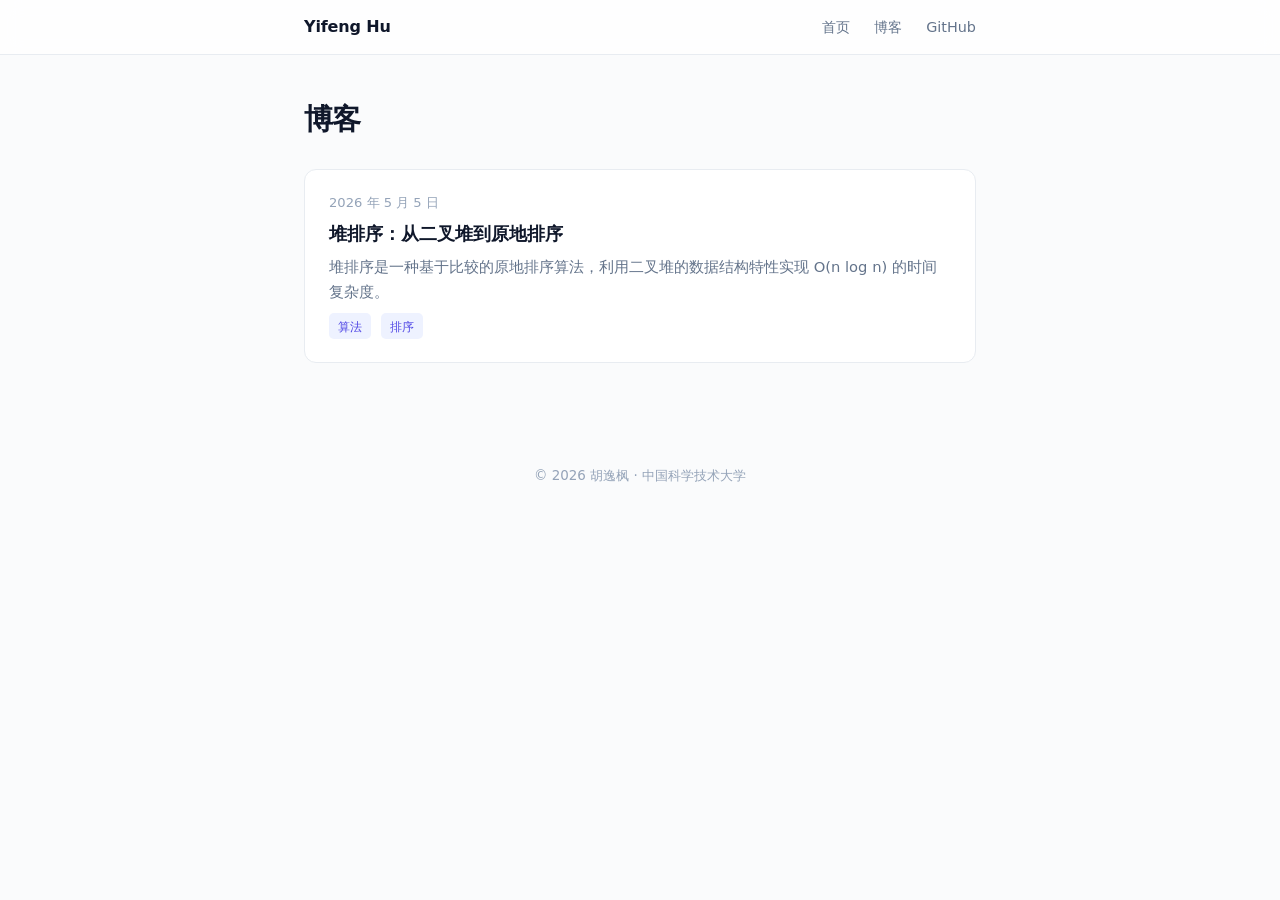
==== commit 73a915a5: "回归居中紧凑布局，拒绝撑满屏幕 - 内容区域限制 720px 最大宽度并居中 - 顶部简洁导航栏 - 头像+标题的紧凑 header - 分区用细线分隔，各区域间距合理 - 移动端自适应  Co-Au" ====
--- a/blog.html
+++ b/blog.html
@@ -8,27 +8,30 @@
   <link rel="stylesheet" href="css/style.css">
 </head>
 <body>
-  <nav class="top-nav">
-    <div class="top-nav-inner">
-      <a href="index.html" class="top-nav-logo">Yifeng Hu</a>
-      <ul class="top-nav-links">
+
+  <header class="topbar">
+    <div class="wrapper">
+      <a href="index.html" class="logo">Yifeng Hu</a>
+      <ul class="topbar-nav">
         <li><a href="index.html">首页</a></li>
         <li><a href="blog.html">博客</a></li>
         <li><a href="https://github.com/NerocAngevil" target="_blank" rel="noopener">GitHub</a></li>
       </ul>
     </div>
-  </nav>
+  </header>
 
-  <main class="page-main">
-    <h1 class="page-title">博客</h1>
-    <div class="blog-card">
-      <p class="date">2026 年 5 月 5 日</p>
-      <h3><a href="blog/heap-sort.html">堆排序：从二叉堆到原地排序</a></h3>
-      <p class="excerpt">堆排序是一种基于比较的原地排序算法，利用二叉堆的数据结构特性实现 O(n log n) 的时间复杂度。本文从堆的定义出发，详细介绍建堆、排序的完整过程，并分析其复杂度与适用场景。</p>
-      <span class="tag">算法</span>
-      <span class="tag">排序</span>
-    </div>
-  </main>
+  <div class="wrapper">
+    <main style="padding: 2.5rem 0 3rem;">
+      <h1 class="page-title">博客</h1>
+      <div class="blog-list-item">
+        <p class="meta">2026 年 5 月 5 日</p>
+        <h3><a href="blog/heap-sort.html">堆排序：从二叉堆到原地排序</a></h3>
+        <p class="excerpt">堆排序是一种基于比较的原地排序算法，利用二叉堆的数据结构特性实现 O(n log n) 的时间复杂度。</p>
+        <span class="tag">算法</span>
+        <span class="tag">排序</span>
+      </div>
+    </main>
+  </div>
 
   <footer class="footer">
     <p>&copy; 2026 胡逸枫 · 中国科学技术大学</p>
--- a/css/style.css
+++ b/css/style.css
@@ -1,20 +1,18 @@
-/* ===== CSS Variables ===== */
+/* ===== Variables ===== */
 :root {
-  --color-bg: #f7f8fa;
+  --color-bg: #fafbfc;
   --color-surface: #ffffff;
-  --color-text: #1e293b;
+  --color-text: #334155;
   --color-text-light: #64748b;
   --color-heading: #0f172a;
   --color-primary: #4f46e5;
-  --color-primary-dark: #3730a3;
   --color-accent: #6366f1;
   --color-accent-light: #eef2ff;
   --color-border: #e8ecf1;
   --color-muted: #f1f5f9;
-  --sidebar-w: 300px;
-  --font-sans: "Inter", "PingFang SC", "Microsoft YaHei", "Noto Sans SC", system-ui, -apple-system, sans-serif;
-  --font-mono: "JetBrains Mono", "Fira Code", "Cascadia Code", Consolas, monospace;
-  --radius: 10px;
+  --font-sans: "Inter", "PingFang SC", "Microsoft YaHei", "Noto Sans SC", system-ui, sans-serif;
+  --font-mono: "JetBrains Mono", "Fira Code", Consolas, monospace;
+  --radius: 12px;
 }
 
 /* ===== Reset ===== */
@@ -24,441 +22,286 @@
   font-size: 16px;
   scroll-behavior: smooth;
   -webkit-font-smoothing: antialiased;
+  background: var(--color-bg);
 }
 
 body {
   font-family: var(--font-sans);
   background: var(--color-bg);
   color: var(--color-text);
-  line-height: 1.7;
+  line-height: 1.72;
 }
 
 a { color: var(--color-primary); text-decoration: none; transition: color 0.2s; }
-a:hover { color: var(--color-primary-dark); }
-
-/* ===== Sidebar Layout (Homepage) ===== */
-.layout {
+a:hover { color: #3730a3; }
+
+/* ===== Container ===== */
+.wrapper {
+  max-width: 720px;
+  margin: 0 auto;
+  padding: 0 1.5rem;
+}
+
+/* ===== Top Bar ===== */
+.topbar {
+  background: rgba(255,255,255,0.75);
+  border-bottom: 1px solid var(--color-border);
+  position: sticky;
+  top: 0;
+  z-index: 100;
+  backdrop-filter: blur(10px);
+  -webkit-backdrop-filter: blur(10px);
+}
+
+.topbar .wrapper {
   display: flex;
-  min-height: 100vh;
-}
-
-.sidebar {
-  width: var(--sidebar-w);
-  background: var(--color-surface);
-  border-right: 1px solid var(--color-border);
-  display: flex;
-  flex-direction: column;
-  padding: 2.5rem 2rem;
-  position: fixed;
-  top: 0;
-  left: 0;
-  bottom: 0;
-  z-index: 50;
-}
-
-.sidebar-profile {
+  align-items: center;
+  justify-content: space-between;
+  height: 54px;
+}
+
+.logo {
+  font-weight: 700;
+  font-size: 1rem;
+  color: var(--color-heading);
+  letter-spacing: -0.01em;
+}
+
+.topbar-nav { display: flex; gap: 1.5rem; list-style: none; }
+.topbar-nav a { color: var(--color-text-light); font-size: 0.9rem; font-weight: 500; }
+.topbar-nav a:hover { color: var(--color-primary); text-decoration: none; }
+
+/* ===== Header ===== */
+.header {
+  padding: 4rem 0 3rem;
   text-align: center;
-  margin-bottom: 2rem;
-}
-
-.avatar {
-  width: 90px;
-  height: 90px;
+}
+
+.avatar-circle {
+  width: 80px;
+  height: 80px;
   border-radius: 50%;
   background: linear-gradient(135deg, #4f46e5, #818cf8);
   color: #fff;
+  font-size: 1.7rem;
+  font-weight: 800;
   display: flex;
   align-items: center;
   justify-content: center;
-  font-size: 2rem;
-  font-weight: 800;
-  letter-spacing: 0.02em;
-  margin: 0 auto 1rem;
-  box-shadow: 0 4px 16px rgba(79,70,229,0.3);
-}
-
-.sidebar-name {
-  font-size: 1.35rem;
-  font-weight: 700;
-  color: var(--color-heading);
-  margin-bottom: 0.25rem;
-}
-
-.sidebar-title {
-  font-size: 0.88rem;
+  margin: 0 auto 1.2rem;
+  box-shadow: 0 6px 24px rgba(79,70,229,0.25);
+}
+
+.header h1 {
+  font-size: 1.8rem;
+  font-weight: 750;
+  color: var(--color-heading);
+  letter-spacing: -0.02em;
+  margin-bottom: 0.35rem;
+}
+
+.header .byline {
+  font-size: 0.95rem;
   color: var(--color-text-light);
-  line-height: 1.5;
-}
-
-.sidebar-nav {
-  list-style: none;
+}
+
+.header .tags {
   display: flex;
-  flex-direction: column;
-  gap: 0.25rem;
-  margin-bottom: auto;
-}
-
-.sidebar-nav a {
-  display: flex;
-  align-items: center;
-  gap: 0.65rem;
-  padding: 0.6rem 0.85rem;
-  border-radius: 8px;
-  color: var(--color-text-light);
-  font-weight: 500;
-  font-size: 0.93rem;
-  transition: all 0.2s;
-}
-
-.sidebar-nav a:hover,
-.sidebar-nav a.active {
+  gap: 0.5rem;
+  justify-content: center;
+  flex-wrap: wrap;
+  margin-top: 1rem;
+}
+
+.header .tags span {
   background: var(--color-accent-light);
   color: var(--color-primary);
-  text-decoration: none;
-}
-
-.sidebar-nav .nav-icon {
-  width: 20px;
-  text-align: center;
-  font-size: 1rem;
-}
-
-.sidebar-contact {
-  border-top: 1px solid var(--color-border);
-  padding-top: 1.2rem;
-  display: flex;
-  gap: 0.75rem;
-  justify-content: center;
-}
-
-.sidebar-contact a {
-  display: flex;
-  align-items: center;
-  justify-content: center;
-  width: 38px;
-  height: 38px;
-  border-radius: 50%;
-  background: var(--color-muted);
-  color: var(--color-text-light);
-  font-size: 1rem;
-  transition: all 0.2s;
-}
-
-.sidebar-contact a:hover {
-  background: var(--color-accent-light);
-  color: var(--color-primary);
-}
-
-/* ===== Main Content Area ===== */
-.main-content {
-  margin-left: var(--sidebar-w);
-  flex: 1;
-  padding: 3rem 3rem 4rem;
-  max-width: 860px;
-  width: 100%;
-}
-
-.content-section {
-  margin-bottom: 3.5rem;
-}
-
-.content-section:last-child {
-  margin-bottom: 0;
-}
-
-.section-heading {
   font-size: 0.8rem;
+  font-weight: 500;
+  padding: 0.25rem 0.75rem;
+  border-radius: 6px;
+}
+
+/* ===== Divider ===== */
+.section-divider {
+  border: 0;
+  height: 1px;
+  background: var(--color-border);
+  margin: 2.5rem 0;
+}
+
+/* ===== Section Title ===== */
+.sec-title {
+  font-size: 0.82rem;
   font-weight: 700;
   text-transform: uppercase;
-  letter-spacing: 0.08em;
+  letter-spacing: 0.07em;
   color: var(--color-accent);
-  margin-bottom: 1.2rem;
-  display: flex;
-  align-items: center;
-  gap: 0.5rem;
-}
-
-.section-heading::after {
-  content: '';
-  flex: 1;
-  height: 1px;
-  background: var(--color-border);
-  margin-top: 1px;
-}
-
-/* ===== About Cards ===== */
+  margin-bottom: 1rem;
+}
+
+/* ===== About ===== */
 .about-grid {
   display: grid;
   grid-template-columns: 1fr 1fr;
   gap: 1rem;
 }
 
-.about-card {
-  background: var(--color-surface);
-  border: 1px solid var(--color-border);
-  border-radius: var(--radius);
-  padding: 1.4rem 1.5rem;
-  transition: box-shadow 0.2s, border-color 0.2s;
-}
-
-.about-card:hover {
-  box-shadow: 0 2px 12px rgba(0,0,0,0.05);
-  border-color: #d0d5dd;
-}
-
-.about-card h3 {
-  font-size: 0.95rem;
-  font-weight: 650;
-  color: var(--color-heading);
-  margin-bottom: 0.5rem;
-}
-
-.about-card p,
-.about-card li {
-  font-size: 0.9rem;
-  color: var(--color-text-light);
-  line-height: 1.7;
-}
-
-.about-card ul { list-style: none; padding: 0; }
-.about-card li { padding: 0.12rem 0; }
-.about-card li::before { content: "▸ "; color: var(--color-accent); font-size: 0.7rem; }
+.about-item {
+  background: var(--color-surface);
+  border: 1px solid var(--color-border);
+  border-radius: var(--radius);
+  padding: 1.3rem 1.4rem;
+}
+.about-item h3 { font-size: 0.95rem; font-weight: 650; color: var(--color-heading); margin-bottom: 0.35rem; }
+.about-item p, .about-item li { font-size: 0.9rem; color: var(--color-text-light); line-height: 1.68; }
+.about-item ul { list-style: none; padding: 0; }
+.about-item li { padding: 0.1rem 0; }
+.about-item li::before { content: "▸ "; color: var(--color-accent); font-size: 0.7rem; }
 
 /* ===== Skills ===== */
-.skills-cloud {
+.skill-row {
   display: flex;
   flex-wrap: wrap;
   gap: 0.5rem;
 }
 
-.skill {
+.skill-pill {
   background: var(--color-surface);
   border: 1px solid var(--color-border);
   border-radius: 8px;
-  padding: 0.45rem 0.95rem;
+  padding: 0.4rem 0.9rem;
   font-size: 0.88rem;
   font-weight: 500;
   color: var(--color-text);
   cursor: default;
   transition: all 0.2s;
 }
-
-.skill:hover {
+.skill-pill:hover {
   border-color: var(--color-accent);
+  background: var(--color-accent-light);
   color: var(--color-primary);
-  background: var(--color-accent-light);
-  transform: translateY(-1px);
-  box-shadow: 0 2px 8px rgba(79,70,229,0.1);
-}
-
-/* ===== Blog Highlight ===== */
-.blog-highlight {
-  background: var(--color-surface);
-  border: 1px solid var(--color-border);
-  border-radius: var(--radius);
-  padding: 1.6rem 1.75rem;
-  transition: all 0.25s;
-  position: relative;
-  overflow: hidden;
-}
-
-.blog-highlight::before {
-  content: '';
-  position: absolute;
-  left: 0;
-  top: 0;
-  bottom: 0;
-  width: 4px;
-  background: var(--color-primary);
-  border-radius: 0 2px 2px 0;
-}
-
-.blog-highlight:hover {
-  box-shadow: 0 4px 20px rgba(0,0,0,0.06);
-  border-color: #d0d5dd;
-}
-
-.blog-highlight .date {
-  font-size: 0.82rem;
-  color: #94a3b8;
-  font-weight: 500;
-  margin-bottom: 0.25rem;
-}
-
-.blog-highlight h3 {
-  font-size: 1.2rem;
-  margin-bottom: 0.45rem;
-}
-
-.blog-highlight h3 a { color: var(--color-heading); }
-.blog-highlight h3 a:hover { color: var(--color-primary); }
-
-.blog-highlight .excerpt {
-  color: var(--color-text-light);
-  font-size: 0.92rem;
-  line-height: 1.7;
-}
+}
+
+/* ===== Blog Card ===== */
+.blog-card {
+  background: var(--color-surface);
+  border: 1px solid var(--color-border);
+  border-radius: var(--radius);
+  padding: 1.5rem 1.6rem;
+  transition: box-shadow 0.2s, border-color 0.2s;
+}
+.blog-card:hover { box-shadow: 0 3px 16px rgba(0,0,0,0.05); border-color: #d0d5dd; }
+.blog-card .meta { font-size: 0.82rem; color: #94a3b8; margin-bottom: 0.3rem; }
+.blog-card h3 { font-size: 1.15rem; margin-bottom: 0.4rem; }
+.blog-card h3 a { color: var(--color-heading); }
+.blog-card h3 a:hover { color: var(--color-primary); }
+.blog-card .excerpt { font-size: 0.92rem; color: var(--color-text-light); line-height: 1.68; }
 
 .tag {
   display: inline-block;
   background: var(--color-accent-light);
   color: var(--color-primary);
   border-radius: 5px;
-  padding: 0.18rem 0.6rem;
+  padding: 0.15rem 0.55rem;
   font-size: 0.78rem;
   font-weight: 500;
-  margin-top: 0.6rem;
-  margin-right: 0.4rem;
-}
-
-/* ===== Course Cards ===== */
+  margin-top: 0.55rem;
+  margin-right: 0.35rem;
+}
+
+/* ===== Courses ===== */
 .course-grid {
   display: grid;
   grid-template-columns: 1fr 1fr;
   gap: 0.85rem;
 }
 
-.course-card {
-  background: var(--color-surface);
-  border: 1px solid var(--color-border);
-  border-radius: var(--radius);
-  padding: 1.3rem 1.4rem;
-  border-left: 3px solid var(--color-accent);
+.course-item {
+  background: var(--color-surface);
+  border: 1px solid var(--color-border);
+  border-radius: var(--radius);
+  padding: 1.2rem 1.3rem;
+  transition: box-shadow 0.2s;
+}
+.course-item:hover { box-shadow: 0 2px 10px rgba(0,0,0,0.04); }
+.course-item h3 { font-size: 0.95rem; font-weight: 650; color: var(--color-heading); margin-bottom: 0.2rem; }
+.course-item p { font-size: 0.86rem; color: var(--color-text-light); }
+
+.course-item:nth-child(1) { border-left: 3px solid #6366f1; }
+.course-item:nth-child(2) { border-left: 3px solid #06b6d4; }
+.course-item:nth-child(3) { border-left: 3px solid #f59e0b; }
+.course-item:nth-child(4) { border-left: 3px solid #10b981; }
+
+/* ===== Contact ===== */
+.contact-row {
+  display: flex;
+  gap: 0.75rem;
+  flex-wrap: wrap;
+}
+
+.contact-link {
+  display: inline-flex;
+  align-items: center;
+  gap: 0.4rem;
+  background: var(--color-surface);
+  border: 1px solid var(--color-border);
+  border-radius: var(--radius);
+  padding: 0.6rem 1.1rem;
+  font-size: 0.9rem;
+  font-weight: 500;
+  color: var(--color-text);
   transition: all 0.2s;
 }
-
-.course-card:nth-child(1) { border-left-color: #6366f1; }
-.course-card:nth-child(2) { border-left-color: #06b6d4; }
-.course-card:nth-child(3) { border-left-color: #f59e0b; }
-.course-card:nth-child(4) { border-left-color: #10b981; }
-
-.course-card:hover {
-  box-shadow: 0 2px 12px rgba(0,0,0,0.05);
-}
-
-.course-card h3 {
-  font-size: 0.95rem;
-  font-weight: 650;
-  color: var(--color-heading);
-  margin-bottom: 0.25rem;
-}
-
-.course-card p {
-  font-size: 0.85rem;
-  color: var(--color-text-light);
-  line-height: 1.55;
-}
-
-/* ===== Mobile Sidebar Toggle ===== */
-.menu-toggle {
-  display: none;
-}
-
-/* ===== Blog Pages (non-homepage) ===== */
-/* Uses a top-nav layout instead of sidebar */
-
-.top-nav {
-  background: rgba(255,255,255,0.85);
-  border-bottom: 1px solid var(--color-border);
-  position: sticky;
-  top: 0;
-  z-index: 100;
-  backdrop-filter: blur(12px);
-  -webkit-backdrop-filter: blur(12px);
-}
-
-.top-nav-inner {
-  max-width: 820px;
-  margin: 0 auto;
-  padding: 0 1.5rem;
-  display: flex;
-  align-items: center;
-  justify-content: space-between;
-  height: 58px;
-}
-
-.top-nav-logo {
-  font-size: 1.15rem;
-  font-weight: 700;
-  color: var(--color-heading);
-}
-
-.top-nav-links {
-  display: flex;
-  gap: 1.8rem;
-  list-style: none;
-}
-
-.top-nav-links a {
-  color: var(--color-text-light);
-  font-weight: 500;
-  font-size: 0.9rem;
-}
-.top-nav-links a:hover { color: var(--color-primary); }
-
-.page-main {
-  max-width: 820px;
-  margin: 0 auto;
-  padding: 3rem 1.5rem 5rem;
-}
-
-/* ===== Blog List ===== */
+.contact-link:hover {
+  border-color: var(--color-accent);
+  color: var(--color-primary);
+  text-decoration: none;
+  box-shadow: 0 1px 6px rgba(0,0,0,0.04);
+}
+
+/* ===== Footer ===== */
+.footer {
+  text-align: center;
+  padding: 2.5rem 1.5rem 3rem;
+  color: #94a3b8;
+  font-size: 0.84rem;
+}
+.footer a { color: var(--color-primary); }
+
+/* ===== Page Title ===== */
 .page-title {
   font-size: 1.8rem;
-  font-weight: 800;
-  color: var(--color-heading);
-  margin-bottom: 2rem;
+  font-weight: 750;
+  color: var(--color-heading);
   letter-spacing: -0.02em;
-}
-
-.blog-card {
-  background: var(--color-surface);
-  border: 1px solid var(--color-border);
-  border-radius: var(--radius);
-  padding: 1.5rem 1.6rem;
-  margin-bottom: 1rem;
-  transition: all 0.2s;
-}
-.blog-card:hover {
-  box-shadow: 0 2px 12px rgba(0,0,0,0.05);
-  border-color: #d0d5dd;
-}
-
-.blog-card .date,
-.blog-highlight .date {
-  font-size: 0.82rem;
-  color: #94a3b8;
-  font-weight: 500;
-  margin-bottom: 0.25rem;
-}
-
-.blog-card h3 {
-  font-size: 1.18rem;
-  margin-bottom: 0.45rem;
-}
-
-.blog-card h3 a { color: var(--color-heading); }
-.blog-card h3 a:hover { color: var(--color-primary); }
-
-.blog-card .excerpt,
-.blog-highlight .excerpt {
-  color: var(--color-text-light);
-  font-size: 0.92rem;
-  line-height: 1.7;
-}
+  margin-bottom: 1.5rem;
+}
+
+/* ===== Blog List ===== */
+.blog-list-item {
+  background: var(--color-surface);
+  border: 1px solid var(--color-border);
+  border-radius: var(--radius);
+  padding: 1.4rem 1.5rem;
+  margin-bottom: 0.85rem;
+  transition: box-shadow 0.2s;
+}
+.blog-list-item:hover { box-shadow: 0 2px 12px rgba(0,0,0,0.04); }
+.blog-list-item .meta { font-size: 0.82rem; color: #94a3b8; margin-bottom: 0.2rem; }
+.blog-list-item h3 { font-size: 1.15rem; margin-bottom: 0.35rem; }
+.blog-list-item h3 a { color: var(--color-heading); }
+.blog-list-item h3 a:hover { color: var(--color-primary); }
+.blog-list-item .excerpt { font-size: 0.92rem; color: var(--color-text-light); line-height: 1.68; }
 
 /* ===== Blog Post ===== */
-.blog-post {
-  max-width: 760px;
-}
-
 .blog-post h1 {
-  font-size: 2.1rem;
-  font-weight: 800;
-  margin-bottom: 0.3rem;
+  font-size: 2rem;
+  font-weight: 750;
   color: var(--color-heading);
   letter-spacing: -0.02em;
   line-height: 1.3;
+  margin-bottom: 0.3rem;
 }
 
 .blog-post .meta {
@@ -467,132 +310,114 @@
   margin-bottom: 1.8rem;
 }
 
+.blog-post h2 {
+  font-size: 1.35rem;
+  font-weight: 700;
+  margin: 2.2rem 0 0.65rem;
+  color: var(--color-heading);
+}
+
+.blog-post h3 {
+  font-size: 1.1rem;
+  font-weight: 600;
+  margin: 1.4rem 0 0.4rem;
+  color: var(--color-text);
+}
+
+.blog-post p {
+  margin-bottom: 0.95rem;
+  line-height: 1.78;
+}
+
+.blog-post ul, .blog-post ol {
+  margin: 0.3rem 0 0.95rem 1.5rem;
+}
+.blog-post li {
+  margin-bottom: 0.25rem;
+  line-height: 1.7;
+}
+
+.blog-post strong { color: var(--color-heading); font-weight: 650; }
+
+.blog-post pre {
+  background: #1a1b2e;
+  color: #cdd6f4;
+  border-radius: var(--radius);
+  padding: 1.1rem 1.3rem;
+  overflow-x: auto;
+  font-family: var(--font-mono);
+  font-size: 0.83rem;
+  line-height: 1.6;
+  margin-bottom: 1rem;
+}
+
+.blog-post :not(pre) > code {
+  font-family: var(--font-mono);
+  font-size: 0.87em;
+  background: var(--color-accent-light);
+  color: var(--color-primary);
+  padding: 0.1em 0.35em;
+  border-radius: 4px;
+  font-weight: 500;
+}
+
+.blog-post pre code { background: none; padding: 0; color: inherit; font-weight: 400; }
+
+.blog-post blockquote {
+  border-left: 3px solid var(--color-accent);
+  margin: 1rem 0;
+  padding: 0.6rem 1rem;
+  background: var(--color-accent-light);
+  border-radius: 0 var(--radius) var(--radius) 0;
+  color: var(--color-text-light);
+  font-style: italic;
+}
+
+.blog-post .complexity-table {
+  width: 100%;
+  border-collapse: collapse;
+  margin: 1rem 0;
+}
+.blog-post .complexity-table th,
+.blog-post .complexity-table td {
+  border: 1px solid var(--color-border);
+  padding: 0.55rem 0.9rem;
+  text-align: center;
+  font-size: 0.9rem;
+}
+.blog-post .complexity-table th {
+  background: var(--color-accent-light);
+  font-weight: 600;
+  color: var(--color-heading);
+}
+.blog-post .complexity-table td { background: var(--color-surface); }
+
 /* ===== Blog TOC ===== */
 .blog-toc {
   background: var(--color-surface);
   border: 1px solid var(--color-border);
   border-radius: var(--radius);
-  padding: 1.2rem 1.5rem;
-  margin-bottom: 2rem;
-}
-
+  padding: 1.1rem 1.4rem;
+  margin-bottom: 1.8rem;
+}
 .blog-toc .toc-title {
-  font-size: 0.8rem;
+  font-size: 0.78rem;
   font-weight: 700;
   text-transform: uppercase;
   letter-spacing: 0.06em;
   color: var(--color-text-light);
-  margin-bottom: 0.65rem;
-}
-
+  margin-bottom: 0.55rem;
+}
 .blog-toc ol { list-style: none; padding: 0; }
-.blog-toc li { padding: 0.15rem 0; font-size: 0.9rem; }
-.blog-toc li.toc-h3 { padding-left: 1.3rem; }
-.blog-toc a { color: var(--color-text-light); transition: color 0.15s; }
+.blog-toc li { padding: 0.12rem 0; font-size: 0.9rem; }
+.blog-toc li.toc-h3 { padding-left: 1.2rem; }
+.blog-toc a { color: var(--color-text-light); }
 .blog-toc a:hover { color: var(--color-primary); text-decoration: none; }
-
-/* ===== Blog Post Typography ===== */
-.blog-post h2 {
-  font-size: 1.4rem;
-  font-weight: 700;
-  margin: 2.4rem 0 0.75rem;
-  color: var(--color-heading);
-  letter-spacing: -0.01em;
-}
-
-.blog-post h3 {
-  font-size: 1.1rem;
-  font-weight: 600;
-  margin: 1.5rem 0 0.5rem;
-  color: var(--color-text);
-}
-
-.blog-post p {
-  margin-bottom: 1rem;
-  line-height: 1.78;
-  color: var(--color-text);
-}
-
-.blog-post ul, .blog-post ol {
-  margin: 0.3rem 0 1rem 1.6rem;
-}
-
-.blog-post li { margin-bottom: 0.3rem; line-height: 1.7; }
-
-.blog-post strong { color: var(--color-heading); font-weight: 650; }
-
-.blog-post pre {
-  background: #1a1b2e;
-  color: #cdd6f4;
-  border-radius: var(--radius);
-  padding: 1.2rem 1.4rem;
-  overflow-x: auto;
-  font-family: var(--font-mono);
-  font-size: 0.84rem;
-  line-height: 1.6;
-  margin-bottom: 1.1rem;
-  border: 1px solid #2a2b3e;
-}
-
-.blog-post :not(pre) > code {
-  font-family: var(--font-mono);
-  font-size: 0.87em;
-  background: var(--color-accent-light);
-  color: var(--color-primary-dark);
-  padding: 0.1em 0.38em;
-  border-radius: 4px;
-  font-weight: 500;
-}
-
-.blog-post pre code {
-  background: none;
-  padding: 0;
-  color: inherit;
-  font-weight: 400;
-}
-
-.blog-post blockquote {
-  border-left: 3px solid var(--color-accent);
-  margin: 1.1rem 0;
-  padding: 0.6rem 1.1rem;
-  background: var(--color-accent-light);
-  border-radius: 0 var(--radius) var(--radius) 0;
-  color: var(--color-text-light);
-  font-style: italic;
-}
-
-.blog-post .complexity-table {
-  width: 100%;
-  border-collapse: collapse;
-  margin: 1.1rem 0;
-}
-
-.blog-post .complexity-table th,
-.blog-post .complexity-table td {
-  border: 1px solid var(--color-border);
-  padding: 0.6rem 1rem;
-  text-align: center;
-  font-size: 0.9rem;
-}
-
-.blog-post .complexity-table th {
-  background: var(--color-accent-light);
-  font-weight: 600;
-  color: var(--color-heading);
-}
-
-.blog-post .complexity-table td {
-  background: var(--color-surface);
-}
-
-/* KaTeX */
-.katex-display { margin: 1.1rem 0 !important; overflow-x: auto; overflow-y: hidden; }
-.katex { font-size: 1.06em !important; }
 
 .back-link {
   display: inline-flex;
   align-items: center;
-  gap: 0.3rem;
+  gap: 0.25rem;
   margin-bottom: 1.5rem;
   font-size: 0.9rem;
   color: var(--color-text-light);
@@ -600,79 +425,16 @@
 }
 .back-link:hover { color: var(--color-primary); }
 
-/* ===== Footer ===== */
-.footer {
-  text-align: center;
-  padding: 1.8rem;
-  border-top: 1px solid var(--color-border);
-  color: #94a3b8;
-  font-size: 0.82rem;
-}
-.footer a { color: var(--color-primary); }
+/* KaTeX */
+.katex-display { margin: 1rem 0 !important; overflow-x: auto; }
+.katex { font-size: 1.05em !important; }
 
 /* ===== Responsive ===== */
-@media (max-width: 768px) {
-  .layout { flex-direction: column; }
-
-  .sidebar {
-    position: static;
-    width: 100%;
-    border-right: none;
-    border-bottom: 1px solid var(--color-border);
-    padding: 1.5rem 1.2rem;
-    flex-direction: row;
-    flex-wrap: wrap;
-    align-items: center;
-    gap: 1rem;
-  }
-
-  .sidebar-profile {
-    display: flex;
-    align-items: center;
-    gap: 0.8rem;
-    margin-bottom: 0;
-    text-align: left;
-  }
-
-  .avatar {
-    width: 50px;
-    height: 50px;
-    font-size: 1.2rem;
-    margin: 0;
-    box-shadow: 0 2px 8px rgba(79,70,229,0.25);
-  }
-
-  .sidebar-name { font-size: 1.1rem; }
-  .sidebar-title { font-size: 0.78rem; }
-
-  .sidebar-nav {
-    flex-direction: row;
-    gap: 0.3rem;
-    margin: 0;
-  }
-
-  .sidebar-nav a {
-    padding: 0.35rem 0.6rem;
-    font-size: 0.82rem;
-    border-radius: 6px;
-  }
-
-  .sidebar-nav .nav-icon { display: none; }
-
-  .sidebar-contact {
-    border-top: none;
-    padding-top: 0;
-    margin-left: auto;
-  }
-
-  .main-content {
-    margin-left: 0;
-    padding: 2rem 1.2rem 3rem;
-  }
-
-  .about-grid,
-  .course-grid { grid-template-columns: 1fr; }
-
-  .blog-post h1 { font-size: 1.6rem; }
-  .blog-post h2 { font-size: 1.25rem; }
-}
+@media (max-width: 640px) {
+  html { font-size: 15px; }
+  .wrapper { padding: 0 1.1rem; }
+  .header { padding: 2.5rem 0 2rem; }
+  .about-grid, .course-grid { grid-template-columns: 1fr; }
+  .blog-post h1 { font-size: 1.55rem; }
+  .blog-post h2 { font-size: 1.22rem; }
+}
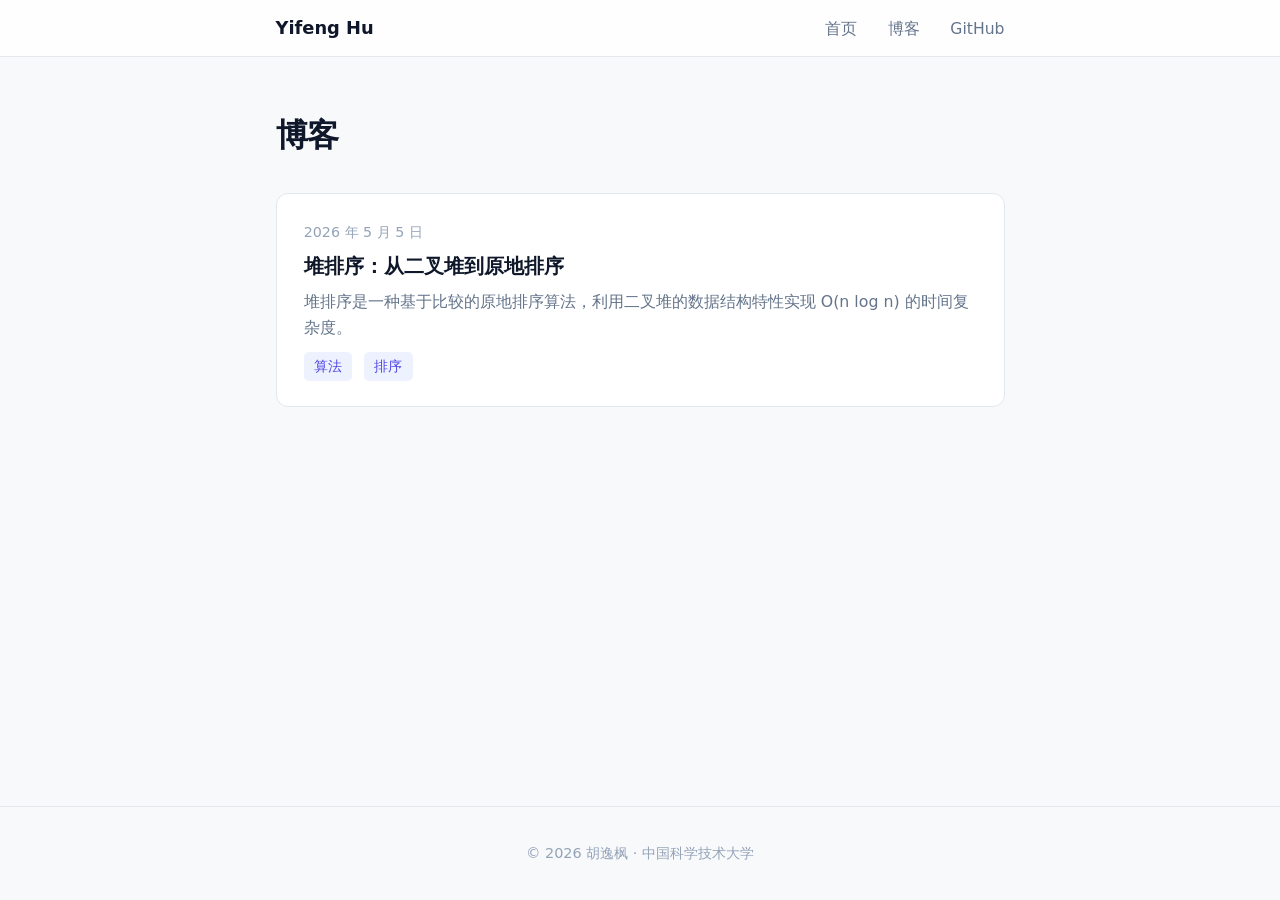
==== commit 8b4182f9: "回归大渐变 hero 设计，精简打磨 - 恢复紫色渐变 hero 视觉焦点 - 780px 居中内容区 - 章节标题统一紫色竖条装饰 - 课程卡片四色左边框 - 整体间距和排版微调 - 统一 nav/" ====
--- a/blog.html
+++ b/blog.html
@@ -8,30 +8,27 @@
   <link rel="stylesheet" href="css/style.css">
 </head>
 <body>
-
-  <header class="topbar">
-    <div class="wrapper">
-      <a href="index.html" class="logo">Yifeng Hu</a>
-      <ul class="topbar-nav">
+  <nav class="nav">
+    <div class="nav-inner">
+      <a href="index.html" class="nav-logo">Yifeng Hu</a>
+      <ul class="nav-links">
         <li><a href="index.html">首页</a></li>
         <li><a href="blog.html">博客</a></li>
         <li><a href="https://github.com/NerocAngevil" target="_blank" rel="noopener">GitHub</a></li>
       </ul>
     </div>
-  </header>
+  </nav>
 
-  <div class="wrapper">
-    <main style="padding: 2.5rem 0 3rem;">
-      <h1 class="page-title">博客</h1>
-      <div class="blog-list-item">
-        <p class="meta">2026 年 5 月 5 日</p>
-        <h3><a href="blog/heap-sort.html">堆排序：从二叉堆到原地排序</a></h3>
-        <p class="excerpt">堆排序是一种基于比较的原地排序算法，利用二叉堆的数据结构特性实现 O(n log n) 的时间复杂度。</p>
-        <span class="tag">算法</span>
-        <span class="tag">排序</span>
-      </div>
-    </main>
-  </div>
+  <main class="main">
+    <h1 class="page-heading">博客</h1>
+    <div class="blog-item">
+      <p class="meta">2026 年 5 月 5 日</p>
+      <h3><a href="blog/heap-sort.html">堆排序：从二叉堆到原地排序</a></h3>
+      <p class="excerpt">堆排序是一种基于比较的原地排序算法，利用二叉堆的数据结构特性实现 O(n log n) 的时间复杂度。</p>
+      <span class="tag">算法</span>
+      <span class="tag">排序</span>
+    </div>
+  </main>
 
   <footer class="footer">
     <p>&copy; 2026 胡逸枫 · 中国科学技术大学</p>
--- a/css/style.css
+++ b/css/style.css
@@ -1,6 +1,6 @@
 /* ===== Variables ===== */
 :root {
-  --color-bg: #fafbfc;
+  --color-bg: #f8f9fb;
   --color-surface: #ffffff;
   --color-text: #334155;
   --color-text-light: #64748b;
@@ -8,433 +8,237 @@
   --color-primary: #4f46e5;
   --color-accent: #6366f1;
   --color-accent-light: #eef2ff;
-  --color-border: #e8ecf1;
-  --color-muted: #f1f5f9;
-  --font-sans: "Inter", "PingFang SC", "Microsoft YaHei", "Noto Sans SC", system-ui, sans-serif;
+  --color-border: #e4e7ec;
+  --font-sans: "Inter", "PingFang SC", "Microsoft YaHei", system-ui, sans-serif;
   --font-mono: "JetBrains Mono", "Fira Code", Consolas, monospace;
   --radius: 12px;
-}
-
-/* ===== Reset ===== */
+  --content-w: 780px;
+}
+
 *, *::before, *::after { box-sizing: border-box; margin: 0; padding: 0; }
 
-html {
-  font-size: 16px;
-  scroll-behavior: smooth;
-  -webkit-font-smoothing: antialiased;
-  background: var(--color-bg);
-}
+html { font-size: 17px; scroll-behavior: smooth; -webkit-font-smoothing: antialiased; }
 
 body {
   font-family: var(--font-sans);
   background: var(--color-bg);
   color: var(--color-text);
-  line-height: 1.72;
+  line-height: 1.7;
+  min-height: 100vh;
+  display: flex;
+  flex-direction: column;
 }
 
 a { color: var(--color-primary); text-decoration: none; transition: color 0.2s; }
 a:hover { color: #3730a3; }
 
-/* ===== Container ===== */
-.wrapper {
-  max-width: 720px;
-  margin: 0 auto;
-  padding: 0 1.5rem;
-}
-
-/* ===== Top Bar ===== */
-.topbar {
-  background: rgba(255,255,255,0.75);
+/* ===== Nav ===== */
+.nav {
+  background: rgba(255,255,255,0.8);
   border-bottom: 1px solid var(--color-border);
-  position: sticky;
-  top: 0;
-  z-index: 100;
-  backdrop-filter: blur(10px);
-  -webkit-backdrop-filter: blur(10px);
-}
-
-.topbar .wrapper {
-  display: flex;
-  align-items: center;
-  justify-content: space-between;
-  height: 54px;
-}
-
-.logo {
-  font-weight: 700;
-  font-size: 1rem;
-  color: var(--color-heading);
-  letter-spacing: -0.01em;
-}
-
-.topbar-nav { display: flex; gap: 1.5rem; list-style: none; }
-.topbar-nav a { color: var(--color-text-light); font-size: 0.9rem; font-weight: 500; }
-.topbar-nav a:hover { color: var(--color-primary); text-decoration: none; }
-
-/* ===== Header ===== */
-.header {
-  padding: 4rem 0 3rem;
-  text-align: center;
-}
-
-.avatar-circle {
-  width: 80px;
-  height: 80px;
-  border-radius: 50%;
-  background: linear-gradient(135deg, #4f46e5, #818cf8);
-  color: #fff;
-  font-size: 1.7rem;
-  font-weight: 800;
-  display: flex;
-  align-items: center;
-  justify-content: center;
-  margin: 0 auto 1.2rem;
-  box-shadow: 0 6px 24px rgba(79,70,229,0.25);
-}
-
-.header h1 {
-  font-size: 1.8rem;
-  font-weight: 750;
-  color: var(--color-heading);
-  letter-spacing: -0.02em;
-  margin-bottom: 0.35rem;
-}
-
-.header .byline {
-  font-size: 0.95rem;
-  color: var(--color-text-light);
-}
-
-.header .tags {
-  display: flex;
-  gap: 0.5rem;
-  justify-content: center;
-  flex-wrap: wrap;
-  margin-top: 1rem;
-}
-
-.header .tags span {
-  background: var(--color-accent-light);
-  color: var(--color-primary);
-  font-size: 0.8rem;
-  font-weight: 500;
-  padding: 0.25rem 0.75rem;
-  border-radius: 6px;
-}
-
-/* ===== Divider ===== */
-.section-divider {
-  border: 0;
-  height: 1px;
-  background: var(--color-border);
-  margin: 2.5rem 0;
-}
-
-/* ===== Section Title ===== */
-.sec-title {
-  font-size: 0.82rem;
-  font-weight: 700;
-  text-transform: uppercase;
-  letter-spacing: 0.07em;
-  color: var(--color-accent);
-  margin-bottom: 1rem;
+  position: sticky; top: 0; z-index: 100;
+  backdrop-filter: blur(12px);
+  -webkit-backdrop-filter: blur(12px);
+}
+.nav-inner {
+  max-width: var(--content-w); margin: 0 auto; padding: 0 1.5rem;
+  display: flex; align-items: center; justify-content: space-between; height: 56px;
+}
+.nav-logo { font-weight: 700; font-size: 1.05rem; color: var(--color-heading); }
+.nav-links { display: flex; gap: 1.8rem; list-style: none; }
+.nav-links a { color: var(--color-text-light); font-size: 0.92rem; font-weight: 500; }
+.nav-links a:hover { color: var(--color-primary); text-decoration: none; }
+
+/* ===== Hero ===== */
+.hero {
+  background: linear-gradient(145deg, #312e81 0%, #4f46e5 45%, #6366f1 100%);
+  color: #fff; padding: 4.5rem 1.5rem 4rem; text-align: center;
+  position: relative; overflow: hidden;
+}
+.hero::after {
+  content: ''; position: absolute; inset: 0;
+  background: radial-gradient(ellipse at 30% 20%, rgba(255,255,255,0.06) 0%, transparent 60%),
+              radial-gradient(ellipse at 70% 80%, rgba(255,255,255,0.04) 0%, transparent 60%);
+  pointer-events: none;
+}
+.hero h1 { font-size: 2.5rem; font-weight: 800; letter-spacing: -0.02em; margin-bottom: 0.4rem; position: relative; }
+.hero .sub { font-size: 1.1rem; opacity: 0.88; font-weight: 400; position: relative; }
+.hero .tags { margin-top: 1.2rem; display: flex; gap: 0.6rem; justify-content: center; flex-wrap: wrap; position: relative; }
+.hero .tags span {
+  background: rgba(255,255,255,0.13); border: 1px solid rgba(255,255,255,0.2);
+  border-radius: 24px; padding: 0.3rem 1rem; font-size: 0.83rem; backdrop-filter: blur(4px);
+}
+
+/* ===== Main Content ===== */
+.main {
+  flex: 1; max-width: var(--content-w); margin: 0 auto; padding: 3rem 1.5rem 4rem; width: 100%;
+}
+
+/* ===== Section ===== */
+.sec { margin-bottom: 3.5rem; }
+.sec:last-child { margin-bottom: 0; }
+.sec-heading {
+  font-size: 1.3rem; font-weight: 700; color: var(--color-heading);
+  margin-bottom: 1.2rem; letter-spacing: -0.01em;
+  display: flex; align-items: center; gap: 0.55rem;
+}
+.sec-heading::before {
+  content: ''; display: inline-block; width: 4px; height: 1.2em;
+  background: var(--color-primary); border-radius: 3px;
 }
 
 /* ===== About ===== */
-.about-grid {
-  display: grid;
-  grid-template-columns: 1fr 1fr;
-  gap: 1rem;
-}
-
-.about-item {
-  background: var(--color-surface);
-  border: 1px solid var(--color-border);
-  border-radius: var(--radius);
-  padding: 1.3rem 1.4rem;
-}
-.about-item h3 { font-size: 0.95rem; font-weight: 650; color: var(--color-heading); margin-bottom: 0.35rem; }
-.about-item p, .about-item li { font-size: 0.9rem; color: var(--color-text-light); line-height: 1.68; }
-.about-item ul { list-style: none; padding: 0; }
-.about-item li { padding: 0.1rem 0; }
-.about-item li::before { content: "▸ "; color: var(--color-accent); font-size: 0.7rem; }
+.about-2col { display: grid; grid-template-columns: 1fr 1fr; gap: 1rem; }
+.about-card {
+  background: var(--color-surface); border: 1px solid var(--color-border);
+  border-radius: var(--radius); padding: 1.5rem;
+  transition: box-shadow 0.25s, border-color 0.25s;
+}
+.about-card:hover { box-shadow: 0 4px 18px rgba(0,0,0,0.05); border-color: #d0d5dd; }
+.about-card h3 { font-size: 0.98rem; font-weight: 650; color: var(--color-heading); margin-bottom: 0.45rem; }
+.about-card p, .about-card li { font-size: 0.92rem; color: var(--color-text-light); line-height: 1.7; }
+.about-card ul { list-style: none; padding: 0; }
+.about-card li { padding: 0.1rem 0; }
+.about-card li::before { content: "▸ "; color: var(--color-accent); font-size: 0.7rem; }
 
 /* ===== Skills ===== */
-.skill-row {
-  display: flex;
-  flex-wrap: wrap;
-  gap: 0.5rem;
-}
-
-.skill-pill {
-  background: var(--color-surface);
-  border: 1px solid var(--color-border);
-  border-radius: 8px;
-  padding: 0.4rem 0.9rem;
-  font-size: 0.88rem;
-  font-weight: 500;
-  color: var(--color-text);
-  cursor: default;
-  transition: all 0.2s;
-}
-.skill-pill:hover {
-  border-color: var(--color-accent);
-  background: var(--color-accent-light);
-  color: var(--color-primary);
+.skills { display: flex; flex-wrap: wrap; gap: 0.5rem; }
+.skill-tag {
+  background: var(--color-surface); border: 1px solid var(--color-border);
+  border-radius: 8px; padding: 0.45rem 0.95rem; font-size: 0.9rem;
+  font-weight: 500; color: var(--color-text); cursor: default; transition: all 0.2s;
+}
+.skill-tag:hover {
+  border-color: var(--color-accent); background: var(--color-accent-light);
+  color: var(--color-primary); transform: translateY(-1px);
+  box-shadow: 0 2px 8px rgba(79,70,229,0.08);
 }
 
 /* ===== Blog Card ===== */
 .blog-card {
-  background: var(--color-surface);
-  border: 1px solid var(--color-border);
-  border-radius: var(--radius);
-  padding: 1.5rem 1.6rem;
-  transition: box-shadow 0.2s, border-color 0.2s;
-}
-.blog-card:hover { box-shadow: 0 3px 16px rgba(0,0,0,0.05); border-color: #d0d5dd; }
-.blog-card .meta { font-size: 0.82rem; color: #94a3b8; margin-bottom: 0.3rem; }
-.blog-card h3 { font-size: 1.15rem; margin-bottom: 0.4rem; }
+  background: var(--color-surface); border: 1px solid var(--color-border);
+  border-radius: var(--radius); padding: 1.6rem 1.8rem;
+  transition: box-shadow 0.25s, border-color 0.25s;
+}
+.blog-card:hover { box-shadow: 0 4px 20px rgba(0,0,0,0.06); border-color: #d0d5dd; }
+.blog-card .meta { font-size: 0.84rem; color: #94a3b8; font-weight: 500; margin-bottom: 0.3rem; }
+.blog-card h3 { font-size: 1.2rem; margin-bottom: 0.4rem; }
 .blog-card h3 a { color: var(--color-heading); }
 .blog-card h3 a:hover { color: var(--color-primary); }
-.blog-card .excerpt { font-size: 0.92rem; color: var(--color-text-light); line-height: 1.68; }
+.blog-card .excerpt { font-size: 0.94rem; color: var(--color-text-light); line-height: 1.7; }
 
 .tag {
-  display: inline-block;
-  background: var(--color-accent-light);
-  color: var(--color-primary);
-  border-radius: 5px;
-  padding: 0.15rem 0.55rem;
-  font-size: 0.78rem;
-  font-weight: 500;
-  margin-top: 0.55rem;
-  margin-right: 0.35rem;
+  display: inline-block; background: var(--color-accent-light);
+  color: var(--color-primary); border-radius: 5px; padding: 0.15rem 0.6rem;
+  font-size: 0.8rem; font-weight: 500; margin-top: 0.6rem; margin-right: 0.4rem;
 }
 
 /* ===== Courses ===== */
-.course-grid {
-  display: grid;
-  grid-template-columns: 1fr 1fr;
-  gap: 0.85rem;
-}
-
-.course-item {
-  background: var(--color-surface);
-  border: 1px solid var(--color-border);
-  border-radius: var(--radius);
-  padding: 1.2rem 1.3rem;
-  transition: box-shadow 0.2s;
-}
-.course-item:hover { box-shadow: 0 2px 10px rgba(0,0,0,0.04); }
-.course-item h3 { font-size: 0.95rem; font-weight: 650; color: var(--color-heading); margin-bottom: 0.2rem; }
-.course-item p { font-size: 0.86rem; color: var(--color-text-light); }
-
-.course-item:nth-child(1) { border-left: 3px solid #6366f1; }
-.course-item:nth-child(2) { border-left: 3px solid #06b6d4; }
-.course-item:nth-child(3) { border-left: 3px solid #f59e0b; }
-.course-item:nth-child(4) { border-left: 3px solid #10b981; }
+.course-2col { display: grid; grid-template-columns: 1fr 1fr; gap: 0.9rem; }
+.course-card {
+  background: var(--color-surface); border: 1px solid var(--color-border);
+  border-radius: var(--radius); padding: 1.3rem 1.4rem;
+  transition: box-shadow 0.25s;
+}
+.course-card:hover { box-shadow: 0 3px 14px rgba(0,0,0,0.04); }
+.course-card:nth-child(1) { border-left: 3px solid #6366f1; }
+.course-card:nth-child(2) { border-left: 3px solid #06b6d4; }
+.course-card:nth-child(3) { border-left: 3px solid #f59e0b; }
+.course-card:nth-child(4) { border-left: 3px solid #10b981; }
+.course-card h3 { font-size: 0.96rem; font-weight: 650; color: var(--color-heading); margin-bottom: 0.2rem; }
+.course-card p { font-size: 0.87rem; color: var(--color-text-light); line-height: 1.55; }
 
 /* ===== Contact ===== */
-.contact-row {
-  display: flex;
-  gap: 0.75rem;
-  flex-wrap: wrap;
-}
-
-.contact-link {
-  display: inline-flex;
-  align-items: center;
-  gap: 0.4rem;
-  background: var(--color-surface);
-  border: 1px solid var(--color-border);
-  border-radius: var(--radius);
-  padding: 0.6rem 1.1rem;
-  font-size: 0.9rem;
-  font-weight: 500;
-  color: var(--color-text);
-  transition: all 0.2s;
-}
-.contact-link:hover {
-  border-color: var(--color-accent);
-  color: var(--color-primary);
-  text-decoration: none;
-  box-shadow: 0 1px 6px rgba(0,0,0,0.04);
-}
+.contact { display: flex; gap: 0.75rem; flex-wrap: wrap; }
+.contact a {
+  display: inline-flex; align-items: center; gap: 0.4rem;
+  background: var(--color-surface); border: 1px solid var(--color-border);
+  border-radius: var(--radius); padding: 0.6rem 1.2rem;
+  font-size: 0.92rem; font-weight: 500; color: var(--color-text); transition: all 0.2s;
+}
+.contact a:hover { border-color: var(--color-accent); color: var(--color-primary); text-decoration: none;
+  box-shadow: 0 2px 8px rgba(0,0,0,0.04); }
 
 /* ===== Footer ===== */
 .footer {
-  text-align: center;
-  padding: 2.5rem 1.5rem 3rem;
-  color: #94a3b8;
-  font-size: 0.84rem;
+  text-align: center; padding: 2rem 1.5rem; border-top: 1px solid var(--color-border);
+  color: #94a3b8; font-size: 0.85rem;
 }
 .footer a { color: var(--color-primary); }
 
-/* ===== Page Title ===== */
-.page-title {
-  font-size: 1.8rem;
-  font-weight: 750;
-  color: var(--color-heading);
-  letter-spacing: -0.02em;
-  margin-bottom: 1.5rem;
-}
-
 /* ===== Blog List ===== */
-.blog-list-item {
-  background: var(--color-surface);
-  border: 1px solid var(--color-border);
-  border-radius: var(--radius);
-  padding: 1.4rem 1.5rem;
-  margin-bottom: 0.85rem;
-  transition: box-shadow 0.2s;
-}
-.blog-list-item:hover { box-shadow: 0 2px 12px rgba(0,0,0,0.04); }
-.blog-list-item .meta { font-size: 0.82rem; color: #94a3b8; margin-bottom: 0.2rem; }
-.blog-list-item h3 { font-size: 1.15rem; margin-bottom: 0.35rem; }
-.blog-list-item h3 a { color: var(--color-heading); }
-.blog-list-item h3 a:hover { color: var(--color-primary); }
-.blog-list-item .excerpt { font-size: 0.92rem; color: var(--color-text-light); line-height: 1.68; }
+.page-heading { font-size: 1.9rem; font-weight: 750; color: var(--color-heading); letter-spacing: -0.02em; margin-bottom: 1.8rem; }
+.blog-item {
+  background: var(--color-surface); border: 1px solid var(--color-border);
+  border-radius: var(--radius); padding: 1.5rem 1.6rem; margin-bottom: 0.9rem;
+  transition: box-shadow 0.25s;
+}
+.blog-item:hover { box-shadow: 0 3px 14px rgba(0,0,0,0.04); border-color: #d0d5dd; }
+.blog-item .meta { font-size: 0.84rem; color: #94a3b8; margin-bottom: 0.25rem; }
+.blog-item h3 { font-size: 1.18rem; margin-bottom: 0.35rem; }
+.blog-item h3 a { color: var(--color-heading); }
+.blog-item h3 a:hover { color: var(--color-primary); }
+.blog-item .excerpt { font-size: 0.93rem; color: var(--color-text-light); line-height: 1.7; }
 
 /* ===== Blog Post ===== */
-.blog-post h1 {
-  font-size: 2rem;
-  font-weight: 750;
-  color: var(--color-heading);
-  letter-spacing: -0.02em;
-  line-height: 1.3;
-  margin-bottom: 0.3rem;
-}
-
-.blog-post .meta {
-  font-size: 0.9rem;
-  color: #94a3b8;
-  margin-bottom: 1.8rem;
-}
-
-.blog-post h2 {
-  font-size: 1.35rem;
-  font-weight: 700;
-  margin: 2.2rem 0 0.65rem;
-  color: var(--color-heading);
-}
-
-.blog-post h3 {
-  font-size: 1.1rem;
-  font-weight: 600;
-  margin: 1.4rem 0 0.4rem;
-  color: var(--color-text);
-}
-
-.blog-post p {
-  margin-bottom: 0.95rem;
-  line-height: 1.78;
-}
-
-.blog-post ul, .blog-post ol {
-  margin: 0.3rem 0 0.95rem 1.5rem;
-}
-.blog-post li {
-  margin-bottom: 0.25rem;
-  line-height: 1.7;
-}
-
+.blog-post h1 { font-size: 2.1rem; font-weight: 800; color: var(--color-heading); letter-spacing: -0.02em; line-height: 1.3; margin-bottom: 0.3rem; }
+.blog-post .meta { font-size: 0.9rem; color: #94a3b8; margin-bottom: 1.5rem; }
+.blog-post h2 { font-size: 1.4rem; font-weight: 700; margin: 2.3rem 0 0.7rem; color: var(--color-heading); letter-spacing: -0.01em; }
+.blog-post h3 { font-size: 1.12rem; font-weight: 600; margin: 1.5rem 0 0.45rem; }
+.blog-post p { margin-bottom: 1rem; line-height: 1.8; }
+.blog-post ul, .blog-post ol { margin: 0.3rem 0 1rem 1.5rem; }
+.blog-post li { margin-bottom: 0.25rem; line-height: 1.7; }
 .blog-post strong { color: var(--color-heading); font-weight: 650; }
 
 .blog-post pre {
-  background: #1a1b2e;
-  color: #cdd6f4;
-  border-radius: var(--radius);
-  padding: 1.1rem 1.3rem;
-  overflow-x: auto;
-  font-family: var(--font-mono);
-  font-size: 0.83rem;
-  line-height: 1.6;
-  margin-bottom: 1rem;
-}
-
+  background: #1a1b2e; color: #cdd6f4; border-radius: var(--radius);
+  padding: 1.2rem 1.4rem; overflow-x: auto; font-family: var(--font-mono);
+  font-size: 0.85rem; line-height: 1.6; margin-bottom: 1.1rem; border: 1px solid #2a2b3e;
+}
 .blog-post :not(pre) > code {
-  font-family: var(--font-mono);
-  font-size: 0.87em;
-  background: var(--color-accent-light);
-  color: var(--color-primary);
-  padding: 0.1em 0.35em;
-  border-radius: 4px;
-  font-weight: 500;
-}
-
+  font-family: var(--font-mono); font-size: 0.87em; background: var(--color-accent-light);
+  color: var(--color-primary); padding: 0.1em 0.38em; border-radius: 4px; font-weight: 500;
+}
 .blog-post pre code { background: none; padding: 0; color: inherit; font-weight: 400; }
-
 .blog-post blockquote {
-  border-left: 3px solid var(--color-accent);
-  margin: 1rem 0;
-  padding: 0.6rem 1rem;
-  background: var(--color-accent-light);
-  border-radius: 0 var(--radius) var(--radius) 0;
-  color: var(--color-text-light);
-  font-style: italic;
-}
-
-.blog-post .complexity-table {
-  width: 100%;
-  border-collapse: collapse;
-  margin: 1rem 0;
-}
-.blog-post .complexity-table th,
-.blog-post .complexity-table td {
-  border: 1px solid var(--color-border);
-  padding: 0.55rem 0.9rem;
-  text-align: center;
-  font-size: 0.9rem;
-}
-.blog-post .complexity-table th {
-  background: var(--color-accent-light);
-  font-weight: 600;
-  color: var(--color-heading);
-}
-.blog-post .complexity-table td { background: var(--color-surface); }
+  border-left: 3px solid var(--color-accent); margin: 1.1rem 0; padding: 0.65rem 1.1rem;
+  background: var(--color-accent-light); border-radius: 0 var(--radius) var(--radius) 0;
+  color: var(--color-text-light); font-style: italic;
+}
+.blog-post table { width: 100%; border-collapse: collapse; margin: 1.1rem 0; }
+.blog-post th, .blog-post td {
+  border: 1px solid var(--color-border); padding: 0.6rem 1rem; text-align: center; font-size: 0.92rem;
+}
+.blog-post th { background: var(--color-accent-light); font-weight: 600; color: var(--color-heading); }
+.blog-post td { background: var(--color-surface); }
 
 /* ===== Blog TOC ===== */
 .blog-toc {
-  background: var(--color-surface);
-  border: 1px solid var(--color-border);
-  border-radius: var(--radius);
-  padding: 1.1rem 1.4rem;
-  margin-bottom: 1.8rem;
-}
-.blog-toc .toc-title {
-  font-size: 0.78rem;
-  font-weight: 700;
-  text-transform: uppercase;
-  letter-spacing: 0.06em;
-  color: var(--color-text-light);
-  margin-bottom: 0.55rem;
-}
+  background: var(--color-surface); border: 1px solid var(--color-border);
+  border-radius: var(--radius); padding: 1.2rem 1.5rem; margin-bottom: 2rem;
+}
+.blog-toc .toc-title { font-size: 0.8rem; font-weight: 700; text-transform: uppercase; letter-spacing: 0.06em; color: var(--color-text-light); margin-bottom: 0.6rem; }
 .blog-toc ol { list-style: none; padding: 0; }
-.blog-toc li { padding: 0.12rem 0; font-size: 0.9rem; }
+.blog-toc li { padding: 0.12rem 0; font-size: 0.91rem; }
 .blog-toc li.toc-h3 { padding-left: 1.2rem; }
 .blog-toc a { color: var(--color-text-light); }
 .blog-toc a:hover { color: var(--color-primary); text-decoration: none; }
 
-.back-link {
-  display: inline-flex;
-  align-items: center;
-  gap: 0.25rem;
-  margin-bottom: 1.5rem;
-  font-size: 0.9rem;
-  color: var(--color-text-light);
-  font-weight: 500;
-}
+.back-link { display: inline-flex; align-items: center; gap: 0.25rem; margin-bottom: 1.5rem; font-size: 0.92rem; color: var(--color-text-light); font-weight: 500; }
 .back-link:hover { color: var(--color-primary); }
 
 /* KaTeX */
-.katex-display { margin: 1rem 0 !important; overflow-x: auto; }
+.katex-display { margin: 1.1rem 0 !important; overflow-x: auto; }
 .katex { font-size: 1.05em !important; }
 
 /* ===== Responsive ===== */
 @media (max-width: 640px) {
   html { font-size: 15px; }
-  .wrapper { padding: 0 1.1rem; }
-  .header { padding: 2.5rem 0 2rem; }
-  .about-grid, .course-grid { grid-template-columns: 1fr; }
-  .blog-post h1 { font-size: 1.55rem; }
-  .blog-post h2 { font-size: 1.22rem; }
-}
+  .hero { padding: 3rem 1.2rem 2.5rem; }
+  .hero h1 { font-size: 1.9rem; }
+  .hero .sub { font-size: 0.95rem; }
+  .main { padding: 2rem 1.1rem 3rem; }
+  .about-2col, .course-2col { grid-template-columns: 1fr; }
+  .blog-post h1 { font-size: 1.6rem; }
+  .blog-post h2 { font-size: 1.25rem; }
+}
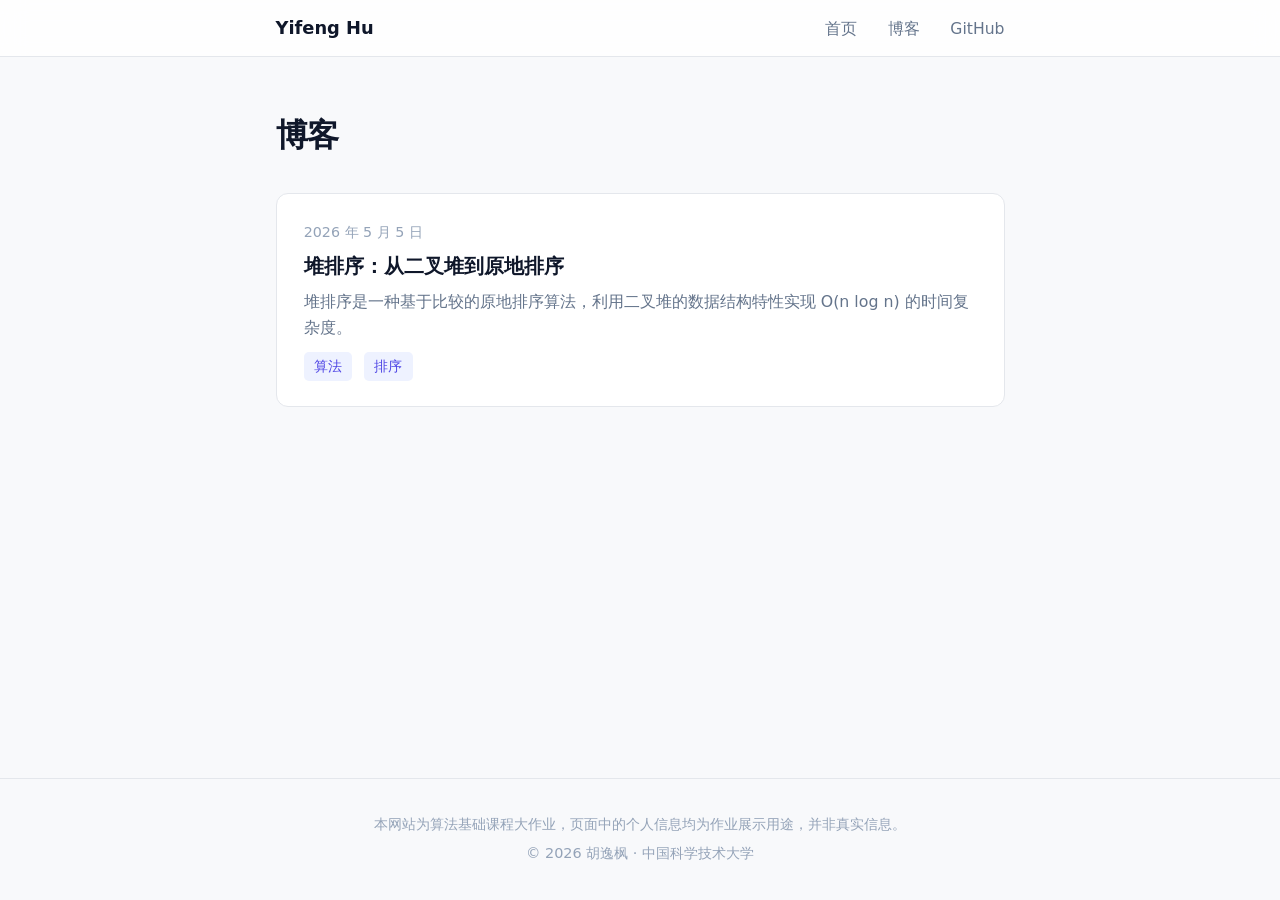
==== commit d6794192: "@ 页脚添加作业声明：信息仅为展示用途，并非真实个人信息 Co-Authored-By: Claude Opus 4.7 <noreply@anthropic.com> @" ====
--- a/blog.html
+++ b/blog.html
@@ -31,6 +31,7 @@
   </main>
 
   <footer class="footer">
+    <p style="color:#94a3b8; font-size:0.8rem; margin-bottom:0.3rem;">本网站为算法基础课程大作业，页面中的个人信息均为作业展示用途，并非真实信息。</p>
     <p>&copy; 2026 胡逸枫 · 中国科学技术大学</p>
   </footer>
   <script src="js/main.js"></script>
--- a/css/style.css
+++ b/css/style.css
@@ -180,6 +180,56 @@
 .blog-item h3 a:hover { color: var(--color-primary); }
 .blog-item .excerpt { font-size: 0.93rem; color: var(--color-text-light); line-height: 1.7; }
 
+/* ===== Blog Post Layout (with sidebar ToC) ===== */
+.post-layout {
+  max-width: 960px;
+  margin: 0 auto;
+  padding: 3rem 1.5rem 4rem;
+  display: flex;
+  gap: 2.5rem;
+  align-items: flex-start;
+}
+
+.post-sidebar {
+  width: 200px;
+  flex-shrink: 0;
+  position: sticky;
+  top: 80px;
+}
+
+.post-toc {
+  background: var(--color-surface);
+  border: 1px solid var(--color-border);
+  border-radius: var(--radius);
+  padding: 1rem 1.15rem;
+}
+
+.post-toc .toc-title {
+  font-size: 0.75rem;
+  font-weight: 700;
+  text-transform: uppercase;
+  letter-spacing: 0.07em;
+  color: var(--color-text-light);
+  margin-bottom: 0.6rem;
+}
+
+.post-toc ol { list-style: none; padding: 0; }
+.post-toc li { padding: 0.1rem 0; font-size: 0.84rem; line-height: 1.5; }
+.post-toc li.toc-h3 { padding-left: 0.8rem; }
+.post-toc a { color: var(--color-text-light); display: block; padding: 0.15rem 0.4rem; border-radius: 4px; transition: all 0.15s; }
+.post-toc a:hover { color: var(--color-primary); text-decoration: none; background: var(--color-accent-light); }
+.post-toc a.active { color: var(--color-primary); font-weight: 600; background: var(--color-accent-light); }
+
+.post-body {
+  flex: 1;
+  min-width: 0;
+}
+
+/* TOC toggle button (mobile) */
+.toc-toggle {
+  display: none;
+}
+
 /* ===== Blog Post ===== */
 .blog-post h1 { font-size: 2.1rem; font-weight: 800; color: var(--color-heading); letter-spacing: -0.02em; line-height: 1.3; margin-bottom: 0.3rem; }
 .blog-post .meta { font-size: 0.9rem; color: #94a3b8; margin-bottom: 1.5rem; }
@@ -232,6 +282,34 @@
 .katex { font-size: 1.05em !important; }
 
 /* ===== Responsive ===== */
+@media (max-width: 800px) {
+  .post-layout {
+    flex-direction: column;
+    padding: 2rem 1.1rem 3rem;
+    gap: 1.2rem;
+  }
+
+  .post-sidebar {
+    width: 100%;
+    position: static;
+    order: -1;
+  }
+
+  .post-toc {
+    padding: 0.8rem 1rem;
+  }
+
+  .post-toc ol {
+    display: flex;
+    flex-wrap: wrap;
+    gap: 0.3rem 0.8rem;
+  }
+
+  .post-toc li { padding: 0; }
+  .post-toc li.toc-h3 { padding-left: 0.6rem; }
+  .post-toc a { font-size: 0.82rem; padding: 0.1rem 0; }
+}
+
 @media (max-width: 640px) {
   html { font-size: 15px; }
   .hero { padding: 3rem 1.2rem 2.5rem; }
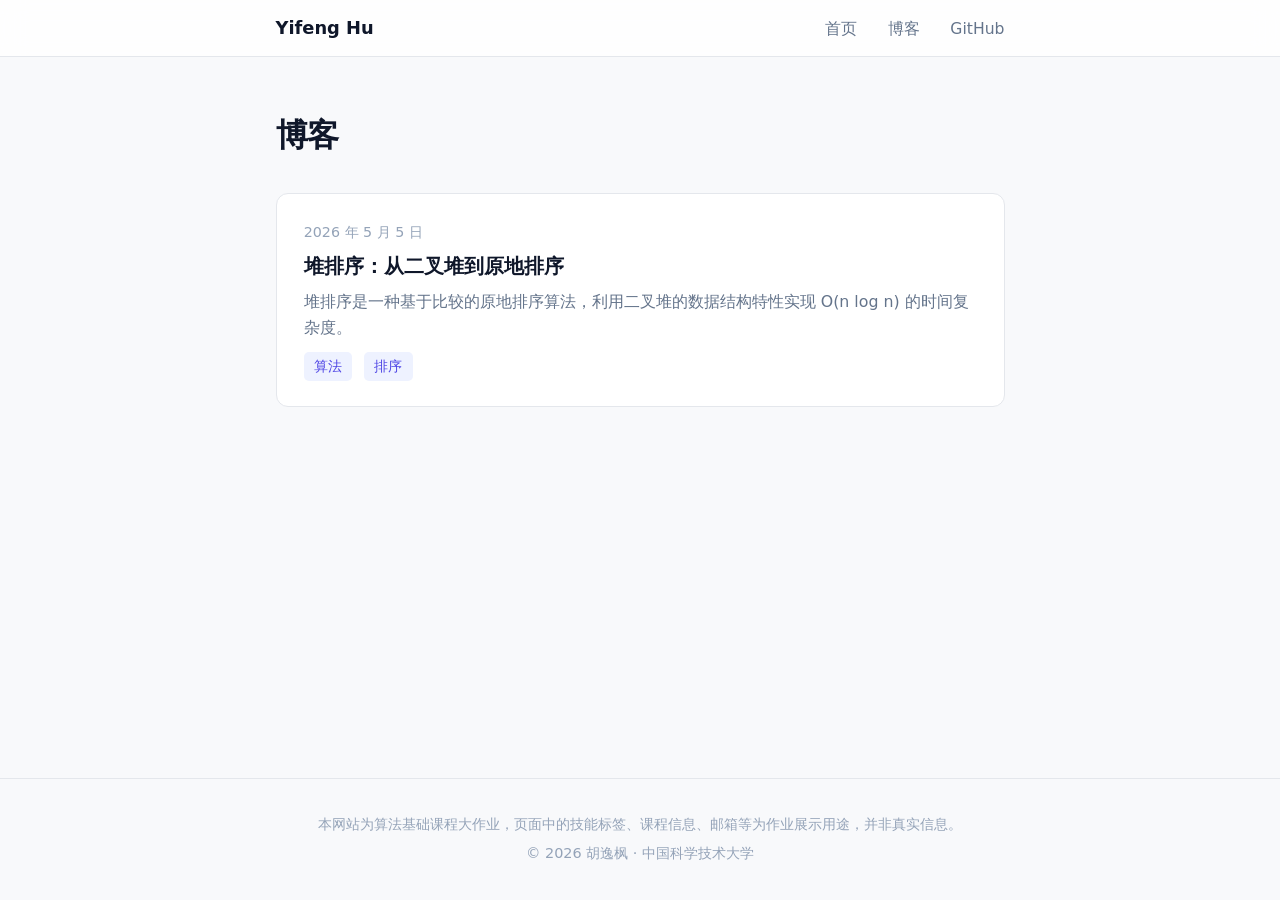
==== commit 41636726: "@ 修正声明措辞：姓名真实，仅技能/课程/邮箱为展示信息 Co-Authored-By: Claude Opus 4.7 <noreply@anthropic.com> @" ====
--- a/blog.html
+++ b/blog.html
@@ -31,7 +31,7 @@
   </main>
 
   <footer class="footer">
-    <p style="color:#94a3b8; font-size:0.8rem; margin-bottom:0.3rem;">本网站为算法基础课程大作业，页面中的个人信息均为作业展示用途，并非真实信息。</p>
+    <p style="color:#94a3b8; font-size:0.8rem; margin-bottom:0.3rem;">本网站为算法基础课程大作业，页面中的技能标签、课程信息、邮箱等为作业展示用途，并非真实信息。</p>
     <p>&copy; 2026 胡逸枫 · 中国科学技术大学</p>
   </footer>
   <script src="js/main.js"></script>
